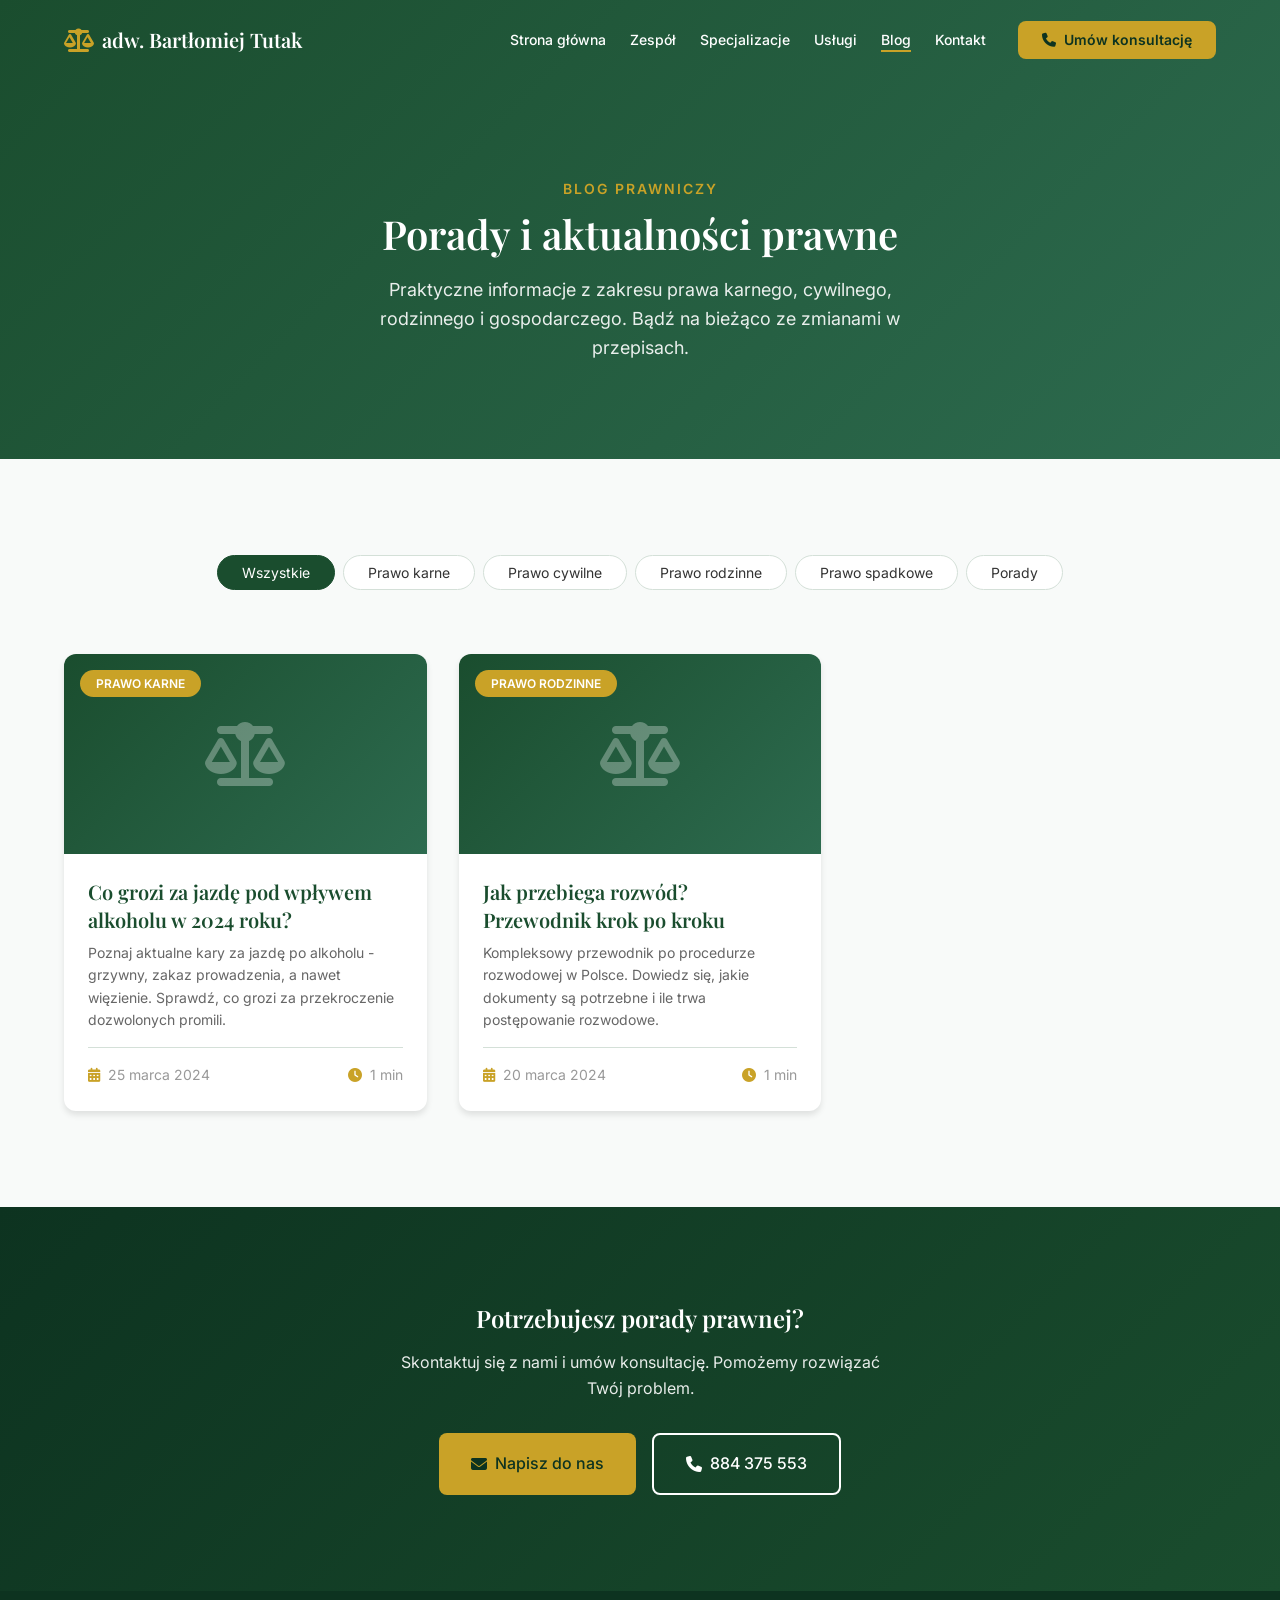
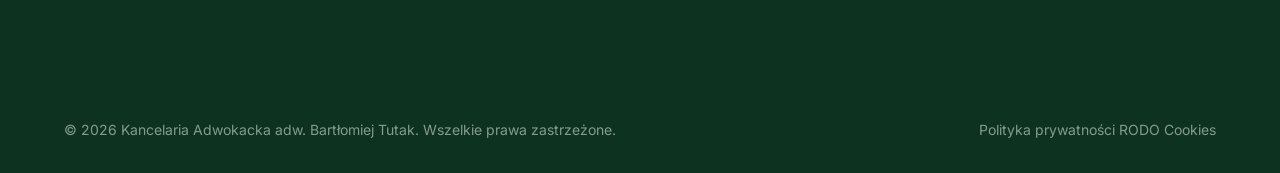
==== blog/index.html @ a89e51ed "Dodano blog z panelem administracyjnym Decap CMS" ====
<!DOCTYPE html>
<html lang="pl">
<head>
    <meta charset="UTF-8">
    <meta name="viewport" content="width=device-width, initial-scale=1.0">
    <meta name="description" content="Blog prawniczy Kancelarii Adwokackiej adw. Bartłomiej Tutak - porady prawne, aktualności, informacje o zmianach w prawie.">
    <meta name="keywords" content="blog prawniczy, porady prawne, prawo karne, prawo cywilne, prawo rodzinne, adwokat Słupsk">
    <meta name="author" content="Kancelaria Adwokacka adw. Bartłomiej Tutak">
    <meta name="robots" content="index, follow">
    <link rel="canonical" href="https://bartlomiejtutak.netlify.app/blog/">
    
    <title>Blog prawniczy | Kancelaria Adwokacka adw. Bartłomiej Tutak</title>
    
    <!-- Open Graph -->
    <meta property="og:type" content="blog">
    <meta property="og:url" content="https://bartlomiejtutak.netlify.app/blog/">
    <meta property="og:title" content="Blog prawniczy | Kancelaria Adwokacka adw. Bartłomiej Tutak">
    <meta property="og:description" content="Porady prawne, aktualności i informacje o zmianach w prawie od Kancelarii Adwokackiej w Słupsku.">
    <meta property="og:locale" content="pl_PL">
    
    <!-- Fonts -->
    <link rel="preconnect" href="https://fonts.googleapis.com">
    <link rel="preconnect" href="https://fonts.gstatic.com" crossorigin>
    <link href="https://fonts.googleapis.com/css2?family=Playfair+Display:wght@400;500;600;700&family=Inter:wght@300;400;500;600;700&display=swap" rel="stylesheet">
    
    <!-- Font Awesome Icons -->
    <link rel="stylesheet" href="https://cdnjs.cloudflare.com/ajax/libs/font-awesome/6.5.1/css/all.min.css">
    
    <!-- Styles -->
    <link rel="stylesheet" href="../css/style.css">
    <link rel="stylesheet" href="../css/responsive.css">
    <link rel="stylesheet" href="css/blog.css">
</head>
<body>
    <!-- Header -->
    <header class="header" id="header">
        <nav class="nav container">
            <a href="../index.html" class="nav__logo">
                <i class="fas fa-balance-scale"></i>
                <span>adw. Bartłomiej Tutak</span>
            </a>
            
            <div class="nav__menu" id="nav-menu">
                <ul class="nav__list">
                    <li class="nav__item">
                        <a href="../index.html" class="nav__link">Strona główna</a>
                    </li>
                    <li class="nav__item">
                        <a href="../zespol.html" class="nav__link">Zespół</a>
                    </li>
                    <li class="nav__item">
                        <a href="../index.html#specializations" class="nav__link">Specjalizacje</a>
                    </li>
                    <li class="nav__item">
                        <a href="../index.html#services" class="nav__link">Usługi</a>
                    </li>
                    <li class="nav__item">
                        <a href="index.html" class="nav__link active">Blog</a>
                    </li>
                    <li class="nav__item">
                        <a href="../index.html#contact" class="nav__link">Kontakt</a>
                    </li>
                </ul>
                
                <a href="tel:+48884375553" class="nav__cta">
                    <i class="fas fa-phone"></i>
                    Umów konsultację
                </a>
                
                <div class="nav__close" id="nav-close">
                    <i class="fas fa-times"></i>
                </div>
            </div>
            
            <div class="nav__toggle" id="nav-toggle">
                <i class="fas fa-bars"></i>
            </div>
        </nav>
    </header>

    <main class="main">
        <!-- Blog Hero -->
        <section class="blog-hero">
            <div class="container">
                <div class="blog-hero__content">
                    <span class="section__subtitle">Blog prawniczy</span>
                    <h1 class="blog-hero__title">Porady i aktualności prawne</h1>
                    <p class="blog-hero__desc">
                        Praktyczne informacje z zakresu prawa karnego, cywilnego, rodzinnego i gospodarczego.
                        Bądź na bieżąco ze zmianami w przepisach.
                    </p>
                </div>
            </div>
        </section>

        <!-- Blog Posts -->
        <section class="blog-posts section">
            <div class="container">
                <!-- Category Filter -->
                <div class="blog-filter">
                    <button class="blog-filter__btn active" data-category="all">Wszystkie</button>
                    <button class="blog-filter__btn" data-category="prawo-karne">Prawo karne</button>
                    <button class="blog-filter__btn" data-category="prawo-cywilne">Prawo cywilne</button>
                    <button class="blog-filter__btn" data-category="prawo-rodzinne">Prawo rodzinne</button>
                    <button class="blog-filter__btn" data-category="prawo-spadkowe">Prawo spadkowe</button>
                    <button class="blog-filter__btn" data-category="porady">Porady</button>
                </div>

                <!-- Posts Grid -->
                <div class="blog-grid" id="blog-grid">
                    <!-- Posts will be loaded dynamically -->
                    <div class="blog-loading">
                        <i class="fas fa-spinner fa-spin"></i>
                        <p>Ładowanie artykułów...</p>
                    </div>
                </div>

                <!-- No posts message -->
                <div class="blog-empty" id="blog-empty" style="display: none;">
                    <i class="fas fa-newspaper"></i>
                    <h3>Brak artykułów</h3>
                    <p>W tej kategorii nie ma jeszcze żadnych artykułów.</p>
                </div>
            </div>
        </section>

        <!-- CTA Section -->
        <section class="blog-cta">
            <div class="container">
                <div class="blog-cta__content">
                    <h2>Potrzebujesz porady prawnej?</h2>
                    <p>Skontaktuj się z nami i umów konsultację. Pomożemy rozwiązać Twój problem.</p>
                    <div class="blog-cta__buttons">
                        <a href="../index.html#contact" class="btn btn--primary">
                            <i class="fas fa-envelope"></i> Napisz do nas
                        </a>
                        <a href="tel:+48884375553" class="btn btn--outline-light">
                            <i class="fas fa-phone"></i> 884 375 553
                        </a>
                    </div>
                </div>
            </div>
        </section>
    </main>

    <!-- Footer -->
    <footer class="footer">
        <div class="container">
            <div class="footer__bottom">
                <p>&copy; 2024 Kancelaria Adwokacka adw. Bartłomiej Tutak. Wszelkie prawa zastrzeżone.</p>
                <div class="footer__legal">
                    <a href="../polityka-prywatnosci.html">Polityka prywatności</a>
                    <a href="../rodo.html">RODO</a>
                    <a href="../cookies.html">Cookies</a>
                </div>
            </div>
        </div>
    </footer>

    <!-- Scripts -->
    <script src="../js/main.js"></script>
    <script src="js/blog.js"></script>
</body>
</html>
---- css/style.css ----
/* ===== CSS VARIABLES ===== */
:root {
    /* Colors - Adwokacka zieleń */
    --color-primary: #1a4d2e;
    --color-primary-dark: #0d3320;
    --color-secondary: #c9a227;
    --color-secondary-light: #d4b43a;
    --color-accent: #2d6b4f;
    --color-accent-light: #3d7b5f;
    
    --color-bg: #f8faf9;
    --color-bg-alt: #ffffff;
    --color-text: #333333;
    --color-text-light: #666666;
    --color-text-muted: #999999;
    --color-white: #ffffff;
    --color-border: #d4e0d8;
    
    /* Gradients */
    --gradient-primary: linear-gradient(135deg, var(--color-primary) 0%, var(--color-accent) 100%);
    --gradient-gold: linear-gradient(135deg, var(--color-secondary) 0%, #e8c547 100%);
    --gradient-dark: linear-gradient(135deg, var(--color-primary-dark) 0%, var(--color-primary) 100%);
    
    /* Typography */
    --font-heading: 'Playfair Display', serif;
    --font-body: 'Inter', sans-serif;
    
    /* Font sizes */
    --fs-xs: 0.75rem;
    --fs-sm: 0.875rem;
    --fs-base: 1rem;
    --fs-lg: 1.125rem;
    --fs-xl: 1.25rem;
    --fs-2xl: 1.5rem;
    --fs-3xl: 2rem;
    --fs-4xl: 2.5rem;
    --fs-5xl: 3rem;
    --fs-6xl: 3.5rem;
    
    /* Spacing */
    --spacing-xs: 0.25rem;
    --spacing-sm: 0.5rem;
    --spacing-md: 1rem;
    --spacing-lg: 1.5rem;
    --spacing-xl: 2rem;
    --spacing-2xl: 3rem;
    --spacing-3xl: 4rem;
    --spacing-4xl: 6rem;
    
    /* Other */
    --border-radius: 8px;
    --border-radius-lg: 12px;
    --transition: all 0.3s ease;
    --shadow: 0 4px 6px rgba(0, 0, 0, 0.1);
    --shadow-lg: 0 10px 25px rgba(0, 0, 0, 0.15);
    --shadow-xl: 0 20px 40px rgba(0, 0, 0, 0.2);
    
    /* Header */
    --header-height: 80px;
}

/* ===== RESET & BASE ===== */
*,
*::before,
*::after {
    box-sizing: border-box;
    margin: 0;
    padding: 0;
}

html {
    scroll-behavior: smooth;
}

body {
    font-family: var(--font-body);
    font-size: var(--fs-base);
    line-height: 1.6;
    color: var(--color-text);
    background-color: var(--color-bg);
    overflow-x: hidden;
}

h1, h2, h3, h4, h5, h6 {
    font-family: var(--font-heading);
    font-weight: 600;
    line-height: 1.3;
    color: var(--color-primary);
}

a {
    text-decoration: none;
    color: inherit;
    transition: var(--transition);
}

img {
    max-width: 100%;
    height: auto;
    display: block;
}

ul {
    list-style: none;
}

button {
    border: none;
    background: none;
    cursor: pointer;
    font-family: inherit;
}

/* ===== UTILITIES ===== */
.container {
    max-width: 1200px;
    margin: 0 auto;
    padding: 0 var(--spacing-lg);
}

.section {
    padding: var(--spacing-4xl) 0;
}

.section--dark {
    background-color: var(--color-primary);
}

.section--dark .section__title,
.section--dark .section__subtitle {
    color: var(--color-white);
}

.section--accent {
    background-color: var(--color-bg);
}

.section__header {
    text-align: center;
    margin-bottom: var(--spacing-3xl);
}

.section__subtitle {
    display: inline-block;
    font-size: var(--fs-sm);
    font-weight: 600;
    text-transform: uppercase;
    letter-spacing: 2px;
    color: var(--color-secondary);
    margin-bottom: var(--spacing-sm);
}

.section__title {
    font-size: var(--fs-4xl);
    font-weight: 700;
}

/* ===== BUTTONS ===== */
.btn {
    display: inline-flex;
    align-items: center;
    justify-content: center;
    gap: var(--spacing-sm);
    padding: var(--spacing-md) var(--spacing-xl);
    font-size: var(--fs-base);
    font-weight: 500;
    border-radius: var(--border-radius);
    transition: var(--transition);
    cursor: pointer;
}

.btn--primary {
    background-color: var(--color-secondary);
    color: var(--color-primary-dark);
}

.btn--primary:hover {
    background-color: var(--color-secondary-light);
    transform: translateY(-2px);
    box-shadow: var(--shadow-lg);
}

.btn--secondary {
    background-color: transparent;
    color: var(--color-white);
    border: 2px solid var(--color-white);
}

.btn--secondary:hover {
    background-color: var(--color-white);
    color: var(--color-primary);
}

.btn--full {
    width: 100%;
}

/* ===== HEADER & NAVIGATION ===== */
.header {
    position: fixed;
    top: 0;
    left: 0;
    width: 100%;
    height: var(--header-height);
    background-color: transparent;
    z-index: 1000;
    transition: var(--transition);
}

.header.scrolled {
    background-color: var(--color-primary);
    box-shadow: var(--shadow);
}

.nav {
    display: flex;
    align-items: center;
    justify-content: space-between;
    height: var(--header-height);
}

.nav__logo {
    display: flex;
    align-items: center;
    gap: var(--spacing-sm);
    font-family: var(--font-heading);
    font-size: var(--fs-xl);
    font-weight: 600;
    color: var(--color-white);
}

.nav__logo i {
    color: var(--color-secondary);
    font-size: var(--fs-2xl);
}

.nav__menu {
    display: flex;
    align-items: center;
    gap: var(--spacing-xl);
}

.nav__list {
    display: flex;
    align-items: center;
    gap: var(--spacing-lg);
}

.nav__link {
    font-size: var(--fs-sm);
    font-weight: 500;
    color: var(--color-white);
    position: relative;
    padding: var(--spacing-xs) 0;
}

.nav__link::after {
    content: '';
    position: absolute;
    bottom: 0;
    left: 0;
    width: 0;
    height: 2px;
    background-color: var(--color-secondary);
    transition: var(--transition);
}

.nav__link:hover::after,
.nav__link.active::after {
    width: 100%;
}

.nav__cta {
    display: flex;
    align-items: center;
    gap: var(--spacing-sm);
    padding: var(--spacing-sm) var(--spacing-lg);
    background-color: var(--color-secondary);
    color: var(--color-primary-dark);
    font-size: var(--fs-sm);
    font-weight: 600;
    border-radius: var(--border-radius);
}

.nav__cta:hover {
    background-color: var(--color-secondary-light);
}

.nav__toggle,
.nav__close {
    display: none;
    font-size: var(--fs-2xl);
    color: var(--color-white);
    cursor: pointer;
}

/* ===== HERO SECTION ===== */
.hero {
    position: relative;
    min-height: 100vh;
    display: flex;
    align-items: center;
    justify-content: center;
    background: 
        linear-gradient(135deg, rgba(26, 77, 46, 0.75) 0%, rgba(13, 51, 32, 0.85) 100%),
        url('../img/zlota-kamienica.png') center/cover no-repeat;
    overflow: hidden;
}

.hero::before {
    content: '';
    position: absolute;
    top: 0;
    left: 0;
    width: 100%;
    height: 100%;
    background-image: url('data:image/svg+xml,<svg xmlns="http://www.w3.org/2000/svg" viewBox="0 0 100 100"><defs><pattern id="grain" width="100" height="100" patternUnits="userSpaceOnUse"><circle cx="50" cy="50" r="1" fill="rgba(255,255,255,0.03)"/></pattern></defs><rect width="100" height="100" fill="url(%23grain)"/></svg>');
    opacity: 0.4;
}

.hero__overlay {
    position: absolute;
    top: 0;
    left: 0;
    width: 100%;
    height: 100%;
    background: radial-gradient(ellipse at center, rgba(26, 77, 46, 0.25) 0%, rgba(13, 51, 32, 0.6) 100%);
}

.hero__content {
    position: relative;
    text-align: center;
    color: var(--color-white);
    padding-top: var(--header-height);
}

.hero__subtitle {
    display: inline-block;
    font-size: var(--fs-lg);
    font-weight: 500;
    text-transform: uppercase;
    letter-spacing: 4px;
    color: var(--color-secondary);
    margin-bottom: var(--spacing-md);
}

.hero__title {
    font-size: var(--fs-6xl);
    font-weight: 700;
    color: var(--color-white);
    margin-bottom: var(--spacing-lg);
}

.hero__description {
    font-size: var(--fs-xl);
    color: rgba(255, 255, 255, 0.8);
    max-width: 600px;
    margin: 0 auto var(--spacing-2xl);
    line-height: 1.8;
}

.hero__buttons {
    display: flex;
    align-items: center;
    justify-content: center;
    gap: var(--spacing-lg);
    flex-wrap: wrap;
}

.hero__scroll {
    position: absolute;
    bottom: var(--spacing-2xl);
    left: 50%;
    transform: translateX(-50%);
    display: flex;
    flex-direction: column;
    align-items: center;
    gap: var(--spacing-sm);
    color: rgba(255, 255, 255, 0.6);
    font-size: var(--fs-sm);
    animation: bounce 2s infinite;
}

.hero__scroll i {
    font-size: var(--fs-xl);
}

@keyframes bounce {
    0%, 20%, 50%, 80%, 100% {
        transform: translateX(-50%) translateY(0);
    }
    40% {
        transform: translateX(-50%) translateY(-10px);
    }
    60% {
        transform: translateX(-50%) translateY(-5px);
    }
}

/* ===== ABOUT SECTION ===== */
.about__content {
    display: grid;
    grid-template-columns: 1fr 1.5fr;
    gap: var(--spacing-3xl);
    align-items: center;
}

.about__image {
    position: relative;
}

.about__image-placeholder {
    aspect-ratio: 3/4;
    background: linear-gradient(135deg, var(--color-primary) 0%, var(--color-accent) 100%);
    border-radius: var(--border-radius-lg);
    display: flex;
    flex-direction: column;
    align-items: center;
    justify-content: center;
    color: var(--color-white);
    gap: var(--spacing-md);
}

.about__image-placeholder i {
    font-size: 4rem;
    opacity: 0.5;
}

.about__image-placeholder span {
    font-size: var(--fs-sm);
    opacity: 0.5;
}

.about__badge {
    position: absolute;
    bottom: -20px;
    right: -20px;
    display: flex;
    align-items: center;
    gap: var(--spacing-sm);
    padding: var(--spacing-md) var(--spacing-lg);
    background-color: var(--color-secondary);
    color: var(--color-primary-dark);
    border-radius: var(--border-radius);
    font-size: var(--fs-sm);
    font-weight: 600;
    box-shadow: var(--shadow-lg);
}

.about__name {
    font-size: var(--fs-3xl);
    margin-bottom: var(--spacing-lg);
}

.about__text {
    color: var(--color-text-light);
    margin-bottom: var(--spacing-lg);
}

.about__values {
    display: grid;
    grid-template-columns: repeat(3, 1fr);
    gap: var(--spacing-lg);
    margin-top: var(--spacing-xl);
}

.about__value {
    display: flex;
    flex-direction: column;
    align-items: center;
    text-align: center;
    gap: var(--spacing-sm);
    padding: var(--spacing-lg);
    background-color: var(--color-bg);
    border-radius: var(--border-radius);
}

.about__value i {
    font-size: var(--fs-2xl);
    color: var(--color-secondary);
}

.about__value span {
    font-size: var(--fs-sm);
    font-weight: 500;
    color: var(--color-primary);
}

/* ===== SPECIALIZATIONS SECTION ===== */
.specializations__grid {
    display: grid;
    grid-template-columns: repeat(4, 1fr);
    gap: var(--spacing-lg);
}

.specialization__card {
    background-color: rgba(255, 255, 255, 0.05);
    border: 1px solid rgba(255, 255, 255, 0.1);
    border-radius: var(--border-radius-lg);
    padding: var(--spacing-xl);
    text-align: center;
    transition: var(--transition);
}

.specialization__card:hover {
    background-color: rgba(255, 255, 255, 0.1);
    transform: translateY(-5px);
    border-color: var(--color-secondary);
}

.specialization__icon {
    width: 70px;
    height: 70px;
    margin: 0 auto var(--spacing-lg);
    display: flex;
    align-items: center;
    justify-content: center;
    background: linear-gradient(135deg, var(--color-secondary) 0%, var(--color-secondary-light) 100%);
    border-radius: 50%;
}

.specialization__icon i {
    font-size: var(--fs-2xl);
    color: var(--color-primary-dark);
}

.specialization__title {
    font-size: var(--fs-lg);
    font-weight: 600;
    color: var(--color-white);
    margin-bottom: var(--spacing-sm);
}

.specialization__desc {
    font-size: var(--fs-sm);
    color: rgba(255, 255, 255, 0.7);
    line-height: 1.6;
}

/* ===== SERVICES SECTION ===== */
.services__grid {
    display: grid;
    grid-template-columns: repeat(2, 1fr);
    gap: var(--spacing-xl);
}

.service__item {
    display: flex;
    gap: var(--spacing-lg);
    padding: var(--spacing-xl);
    background-color: var(--color-white);
    border-radius: var(--border-radius-lg);
    box-shadow: var(--shadow);
    transition: var(--transition);
}

.service__item:hover {
    transform: translateY(-5px);
    box-shadow: var(--shadow-lg);
}

.service__number {
    font-family: var(--font-heading);
    font-size: var(--fs-4xl);
    font-weight: 700;
    color: var(--color-secondary);
    line-height: 1;
    opacity: 0.3;
}

.service__title {
    font-size: var(--fs-xl);
    margin-bottom: var(--spacing-sm);
}

.service__desc {
    font-size: var(--fs-sm);
    color: var(--color-text-light);
}

/* ===== WHY US SECTION ===== */
.why-us__grid {
    display: grid;
    grid-template-columns: repeat(4, 1fr);
    gap: var(--spacing-xl);
}

.why-us__card {
    text-align: center;
    padding: var(--spacing-2xl) var(--spacing-xl);
    background-color: var(--color-white);
    border-radius: var(--border-radius-lg);
    box-shadow: var(--shadow);
    transition: var(--transition);
}

.why-us__card:hover {
    transform: translateY(-10px);
    box-shadow: var(--shadow-xl);
}

.why-us__icon {
    width: 80px;
    height: 80px;
    margin: 0 auto var(--spacing-lg);
    display: flex;
    align-items: center;
    justify-content: center;
    background: linear-gradient(135deg, var(--color-primary) 0%, var(--color-accent) 100%);
    border-radius: 50%;
}

.why-us__icon i {
    font-size: var(--fs-3xl);
    color: var(--color-secondary);
}

.why-us__title {
    font-size: var(--fs-xl);
    margin-bottom: var(--spacing-md);
}

.why-us__desc {
    font-size: var(--fs-sm);
    color: var(--color-text-light);
}

/* ===== CONTACT SECTION ===== */
.contact__content {
    display: grid;
    grid-template-columns: 1fr 1fr;
    gap: var(--spacing-3xl);
}

.contact__info {
    display: flex;
    flex-direction: column;
    gap: var(--spacing-xl);
}

.contact__card {
    background-color: var(--color-white);
    border-radius: var(--border-radius-lg);
    overflow: hidden;
    box-shadow: var(--shadow);
}

.contact__card-header {
    display: flex;
    align-items: center;
    gap: var(--spacing-md);
    padding: var(--spacing-lg);
    background: linear-gradient(135deg, var(--color-primary) 0%, var(--color-accent) 100%);
    color: var(--color-white);
}

.contact__card-header i {
    font-size: var(--fs-xl);
    color: var(--color-secondary);
}

.contact__card-header h3 {
    font-size: var(--fs-lg);
    font-weight: 600;
    color: var(--color-white);
}

.contact__card-body {
    padding: var(--spacing-lg);
}

.contact__item {
    display: flex;
    gap: var(--spacing-md);
    margin-bottom: var(--spacing-md);
}

.contact__item:last-child {
    margin-bottom: 0;
}

.contact__item i {
    color: var(--color-secondary);
    font-size: var(--fs-lg);
    margin-top: 3px;
}

.contact__item a {
    color: var(--color-accent);
}

.contact__item a:hover {
    color: var(--color-secondary);
}

.contact__map {
    border-top: 1px solid var(--color-border);
}

.contact__map iframe {
    display: block;
}

/* Form Wrapper */
.contact__form-wrapper {
    background-color: var(--color-white);
    padding: var(--spacing-2xl);
    border-radius: var(--border-radius-lg);
    box-shadow: var(--shadow);
}

.contact__form-title {
    font-size: var(--fs-2xl);
    margin-bottom: var(--spacing-sm);
}

.contact__form-desc {
    color: var(--color-text-light);
    margin-bottom: var(--spacing-xl);
}

/* Form Styles */
.form__group {
    margin-bottom: var(--spacing-lg);
}

.form__row {
    display: grid;
    grid-template-columns: 1fr 1fr;
    gap: var(--spacing-lg);
}

.form__label {
    display: block;
    font-size: var(--fs-sm);
    font-weight: 500;
    color: var(--color-primary);
    margin-bottom: var(--spacing-sm);
}

.form__input {
    width: 100%;
    padding: var(--spacing-md);
    font-family: inherit;
    font-size: var(--fs-base);
    border: 1px solid var(--color-border);
    border-radius: var(--border-radius);
    transition: var(--transition);
    background-color: var(--color-bg);
}

.form__input:focus {
    outline: none;
    border-color: var(--color-secondary);
    box-shadow: 0 0 0 3px rgba(201, 162, 39, 0.1);
}

.form__input::placeholder {
    color: var(--color-text-muted);
}

.form__textarea {
    resize: vertical;
    min-height: 120px;
}

.form__checkbox {
    display: flex;
    align-items: flex-start;
    gap: var(--spacing-sm);
}

.form__checkbox input {
    margin-top: 4px;
    width: 18px;
    height: 18px;
    accent-color: var(--color-secondary);
}

.form__checkbox label {
    font-size: var(--fs-sm);
    color: var(--color-text-light);
}

.form__checkbox a {
    color: var(--color-secondary);
    text-decoration: underline;
}

/* Contact centered layout */
.contact__content--centered {
    display: grid;
    grid-template-columns: 1fr 1.2fr;
    gap: var(--spacing-3xl);
    align-items: start;
}

.contact__info--single {
    max-width: 100%;
    width: 100%;
}

.contact__card--large {
    text-align: center;
}

.contact__card--large .contact__card-body {
    padding: var(--spacing-2xl);
}

.contact__card--large .contact__item {
    justify-content: center;
    flex-direction: column;
    align-items: center;
    text-align: center;
    margin-bottom: var(--spacing-xl);
}

.contact__card--large .contact__item i {
    font-size: var(--fs-2xl);
    margin-bottom: var(--spacing-sm);
}

.contact__card--large .contact__item a {
    font-size: var(--fs-lg);
}

/* Form button full width */
.btn--full {
    width: 100%;
    justify-content: center;
    margin-top: var(--spacing-lg);
}

/* ===== FOOTER ===== */
.footer {
    background-color: var(--color-primary-dark);
    color: var(--color-white);
    padding-top: var(--spacing-4xl);
}

.footer__content {
    display: grid;
    grid-template-columns: 2fr 1fr 1fr 1.5fr;
    gap: var(--spacing-3xl);
    padding-bottom: var(--spacing-3xl);
    border-bottom: 1px solid rgba(255, 255, 255, 0.1);
}

.footer__logo {
    display: flex;
    align-items: center;
    gap: var(--spacing-sm);
    font-family: var(--font-heading);
    font-size: var(--fs-xl);
    font-weight: 600;
    color: var(--color-white);
    margin-bottom: var(--spacing-lg);
}

.footer__logo i {
    color: var(--color-secondary);
    font-size: var(--fs-2xl);
}

.footer__desc {
    font-size: var(--fs-sm);
    color: rgba(255, 255, 255, 0.7);
    line-height: 1.8;
    margin-bottom: var(--spacing-lg);
}

.footer__social {
    display: flex;
    gap: var(--spacing-md);
}

.footer__social-link {
    width: 40px;
    height: 40px;
    display: flex;
    align-items: center;
    justify-content: center;
    background-color: rgba(255, 255, 255, 0.1);
    border-radius: 50%;
    color: var(--color-white);
    transition: var(--transition);
}

.footer__social-link:hover {
    background-color: var(--color-secondary);
    color: var(--color-primary-dark);
}

.footer__title {
    font-size: var(--fs-lg);
    font-weight: 600;
    color: var(--color-white);
    margin-bottom: var(--spacing-lg);
}

.footer__list {
    display: flex;
    flex-direction: column;
    gap: var(--spacing-sm);
}

.footer__list a {
    font-size: var(--fs-sm);
    color: rgba(255, 255, 255, 0.7);
}

.footer__list a:hover {
    color: var(--color-secondary);
}

.footer__contact-item {
    display: flex;
    align-items: flex-start;
    gap: var(--spacing-sm);
    font-size: var(--fs-sm);
    color: rgba(255, 255, 255, 0.7);
    margin-bottom: var(--spacing-md);
}

.footer__contact-item i {
    color: var(--color-secondary);
    margin-top: 3px;
}

.footer__contact-item a {
    color: rgba(255, 255, 255, 0.7);
}

.footer__contact-item a:hover {
    color: var(--color-secondary);
}

.footer__bottom {
    display: flex;
    align-items: center;
    justify-content: space-between;
    padding: var(--spacing-xl) 0;
    font-size: var(--fs-sm);
    color: rgba(255, 255, 255, 0.5);
}

.footer__bottom-links {
    display: flex;
    gap: var(--spacing-xl);
}

.footer__bottom-links a {
    color: rgba(255, 255, 255, 0.5);
}

.footer__bottom-links a:hover {
    color: var(--color-secondary);
}

/* ===== SCROLL ANIMATIONS ===== */
.fade-in {
    opacity: 0;
    transform: translateY(30px);
    transition: opacity 0.6s ease, transform 0.6s ease;
}

.fade-in.visible {
    opacity: 1;
    transform: translateY(0);
}

/* Staggered animations */
.fade-in-stagger > * {
    opacity: 0;
    transform: translateY(20px);
    transition: opacity 0.5s ease, transform 0.5s ease;
}

.fade-in-stagger.visible > *:nth-child(1) { transition-delay: 0.1s; }
.fade-in-stagger.visible > *:nth-child(2) { transition-delay: 0.2s; }
.fade-in-stagger.visible > *:nth-child(3) { transition-delay: 0.3s; }
.fade-in-stagger.visible > *:nth-child(4) { transition-delay: 0.4s; }
.fade-in-stagger.visible > *:nth-child(5) { transition-delay: 0.5s; }
.fade-in-stagger.visible > *:nth-child(6) { transition-delay: 0.6s; }
.fade-in-stagger.visible > *:nth-child(7) { transition-delay: 0.7s; }
.fade-in-stagger.visible > *:nth-child(8) { transition-delay: 0.8s; }

.fade-in-stagger.visible > * {
    opacity: 1;
    transform: translateY(0);
}

/* ===== ENHANCED HOVER EFFECTS ===== */
/* Lift effect on cards */
.specialization__card,
.service__item,
.why-us__card,
.contact__card {
    position: relative;
    overflow: hidden;
}

.specialization__card::before,
.why-us__card::before {
    content: '';
    position: absolute;
    top: 0;
    left: -100%;
    width: 100%;
    height: 100%;
    background: linear-gradient(90deg, transparent, rgba(255,255,255,0.1), transparent);
    transition: left 0.6s ease;
}

.specialization__card:hover::before,
.why-us__card:hover::before {
    left: 100%;
}

/* Icon animations */
.specialization__icon,
.why-us__icon,
.about__value i,
.service__number {
    transition: all 0.4s cubic-bezier(0.175, 0.885, 0.32, 1.275);
}

.specialization__card:hover .specialization__icon {
    transform: scale(1.1) rotate(5deg);
}

.why-us__card:hover .why-us__icon {
    transform: scale(1.15);
    box-shadow: 0 10px 30px rgba(201, 162, 39, 0.4);
}

.about__value:hover i {
    transform: scale(1.2);
    color: var(--color-accent);
}

.service__item:hover .service__number {
    opacity: 0.6;
    transform: scale(1.1);
}

/* Button pulse animation */
.btn--primary {
    position: relative;
    overflow: hidden;
}

.btn--primary::after {
    content: '';
    position: absolute;
    top: 50%;
    left: 50%;
    width: 0;
    height: 0;
    border-radius: 50%;
    background: rgba(255, 255, 255, 0.3);
    transform: translate(-50%, -50%);
    transition: width 0.6s ease, height 0.6s ease;
}

.btn--primary:hover::after {
    width: 300px;
    height: 300px;
}

/* ===== STATS SECTION ===== */
.stats {
    background: var(--gradient-primary);
    padding: var(--spacing-3xl) 0;
    position: relative;
    overflow: hidden;
}

.stats::before {
    content: '';
    position: absolute;
    top: -50%;
    left: -50%;
    width: 200%;
    height: 200%;
    background: radial-gradient(circle, rgba(201, 162, 39, 0.1) 0%, transparent 50%);
    animation: pulse-bg 8s ease-in-out infinite;
}

@keyframes pulse-bg {
    0%, 100% { transform: scale(1); opacity: 0.5; }
    50% { transform: scale(1.2); opacity: 0.8; }
}

.stats__grid {
    display: grid;
    grid-template-columns: repeat(4, 1fr);
    gap: var(--spacing-xl);
    position: relative;
    z-index: 1;
}

.stat__item {
    text-align: center;
    color: var(--color-white);
    padding: var(--spacing-xl);
}

.stat__number {
    font-family: var(--font-heading);
    font-size: var(--fs-5xl);
    font-weight: 700;
    color: var(--color-secondary);
    line-height: 1;
    margin-bottom: var(--spacing-sm);
    display: flex;
    align-items: center;
    justify-content: center;
    gap: 2px;
}

.stat__number .counter {
    display: inline-block;
}

.stat__label {
    font-size: var(--fs-sm);
    text-transform: uppercase;
    letter-spacing: 1px;
    opacity: 0.9;
}

.stat__icon {
    font-size: var(--fs-2xl);
    color: var(--color-secondary);
    margin-bottom: var(--spacing-md);
    opacity: 0.6;
}

/* ===== QUOTE SECTION ===== */
.quote {
    background-color: var(--color-bg);
    padding: var(--spacing-4xl) 0;
    position: relative;
    overflow: hidden;
}

.quote::before,
.quote::after {
    content: '"';
    font-family: var(--font-heading);
    font-size: 20rem;
    color: var(--color-secondary);
    opacity: 0.05;
    position: absolute;
    line-height: 1;
}

.quote::before {
    top: -2rem;
    left: 2rem;
}

.quote::after {
    bottom: -8rem;
    right: 2rem;
    transform: rotate(180deg);
}

.quote__content {
    max-width: 900px;
    margin: 0 auto;
    text-align: center;
    position: relative;
    z-index: 1;
}

.quote__text {
    font-family: var(--font-heading);
    font-size: var(--fs-3xl);
    font-weight: 500;
    font-style: italic;
    color: var(--color-primary);
    line-height: 1.6;
    margin-bottom: var(--spacing-xl);
}

.quote__author {
    display: flex;
    align-items: center;
    justify-content: center;
    gap: var(--spacing-md);
}

.quote__author-line {
    width: 50px;
    height: 2px;
    background-color: var(--color-secondary);
}

.quote__author-name {
    font-size: var(--fs-lg);
    font-weight: 600;
    color: var(--color-primary);
}

.quote__author-title {
    font-size: var(--fs-sm);
    color: var(--color-text-light);
}

/* ===== FLOATING CALL BUTTON ===== */
.floating-cta {
    position: fixed;
    bottom: var(--spacing-xl);
    right: var(--spacing-xl);
    z-index: 999;
    display: flex;
    flex-direction: column;
    gap: var(--spacing-md);
}

.floating-btn {
    width: 60px;
    height: 60px;
    border-radius: 50%;
    display: flex;
    align-items: center;
    justify-content: center;
    font-size: var(--fs-xl);
    box-shadow: var(--shadow-lg);
    transition: all 0.3s ease;
    cursor: pointer;
    border: none;
}

.floating-btn--phone {
    background: var(--gradient-gold);
    color: var(--color-primary-dark);
    animation: pulse-ring 2s ease-out infinite;
}

.floating-btn--phone:hover {
    transform: scale(1.1);
    box-shadow: 0 10px 40px rgba(201, 162, 39, 0.5);
}

@keyframes pulse-ring {
    0% {
        box-shadow: 0 0 0 0 rgba(201, 162, 39, 0.6);
    }
    70% {
        box-shadow: 0 0 0 20px rgba(201, 162, 39, 0);
    }
    100% {
        box-shadow: 0 0 0 0 rgba(201, 162, 39, 0);
    }
}

.floating-btn--top {
    background-color: var(--color-primary);
    color: var(--color-white);
    opacity: 0;
    visibility: hidden;
    transform: translateY(20px);
}

.floating-btn--top.visible {
    opacity: 1;
    visibility: visible;
    transform: translateY(0);
}

.floating-btn--top:hover {
    background-color: var(--color-accent);
}

/* Decorative elements */
.decorative-line {
    width: 60px;
    height: 4px;
    background: var(--gradient-gold);
    border-radius: 2px;
    margin: 0 auto var(--spacing-lg);
}

.section__header .decorative-line {
    margin-top: var(--spacing-md);
}

/* Enhanced section backgrounds */
.section--dark {
    background: var(--gradient-dark);
    position: relative;
}

.section--dark::before {
    content: '';
    position: absolute;
    top: 0;
    left: 0;
    right: 0;
    bottom: 0;
    background: url("data:image/svg+xml,%3Csvg width='60' height='60' viewBox='0 0 60 60' xmlns='http://www.w3.org/2000/svg'%3E%3Cg fill='none' fill-rule='evenodd'%3E%3Cg fill='%23ffffff' fill-opacity='0.02'%3E%3Cpath d='M36 34v-4h-2v4h-4v2h4v4h2v-4h4v-2h-4zm0-30V0h-2v4h-4v2h4v4h2V6h4V4h-4zM6 34v-4H4v4H0v2h4v4h2v-4h4v-2H6zM6 4V0H4v4H0v2h4v4h2V6h4V4H6z'/%3E%3C/g%3E%3C/g%3E%3C/svg%3E");
    opacity: 0.5;
}

/* Hero enhancements */
.hero__content {
    animation: fadeInUp 1s ease forwards;
}

.hero__subtitle {
    animation: fadeInUp 1s ease 0.2s forwards;
    opacity: 0;
}

.hero__title {
    animation: fadeInUp 1s ease 0.4s forwards;
    opacity: 0;
}

.hero__description {
    animation: fadeInUp 1s ease 0.6s forwards;
    opacity: 0;
}

.hero__buttons {
    animation: fadeInUp 1s ease 0.8s forwards;
    opacity: 0;
}

@keyframes fadeInUp {
    from {
        opacity: 0;
        transform: translateY(30px);
    }
    to {
        opacity: 1;
        transform: translateY(0);
    }
}

/* Scroll indicator enhancement */
.hero__scroll {
    animation: bounce 2s infinite, fadeIn 1s ease 1.5s forwards;
    opacity: 0;
}

@keyframes fadeIn {
    to { opacity: 0.6; }
}

.hero__scroll:hover {
    color: var(--color-secondary);
}

.hero__scroll i {
    animation: scrollArrow 1.5s infinite;
}

@keyframes scrollArrow {
    0%, 100% { transform: translateY(0); }
    50% { transform: translateY(8px); }
}

/* ===== FORM SUCCESS/ERROR STATES ===== */
.form__message {
    padding: var(--spacing-md);
    border-radius: var(--border-radius);
    margin-bottom: var(--spacing-lg);
    font-size: var(--fs-sm);
}

.form__message--success {
    background-color: #d4edda;
    color: #155724;
    border: 1px solid #c3e6cb;
}

.form__message--error {
    background-color: #f8d7da;
    color: #721c24;
    border: 1px solid #f5c6cb;
}

.form__input--error {
    border-color: #dc3545;
}

/* Honeypot - ukryte pole anti-spam */
.form__honeypot {
    position: absolute;
    left: -9999px;
    width: 1px;
    height: 1px;
    opacity: 0;
    pointer-events: none;
}
---- css/responsive.css ----
/* ===== RESPONSIVE STYLES ===== */

/* ===== LARGE DESKTOP (1200px+) ===== */
@media screen and (min-width: 1400px) {
    .container {
        max-width: 1320px;
    }
}

/* ===== DESKTOP (992px - 1199px) ===== */
@media screen and (max-width: 1199px) {
    :root {
        --fs-6xl: 3rem;
        --fs-5xl: 2.5rem;
        --fs-4xl: 2rem;
    }
    
    .specializations__grid {
        grid-template-columns: repeat(3, 1fr);
    }
    
    .why-us__grid {
        grid-template-columns: repeat(2, 1fr);
    }
    
    .footer__content {
        grid-template-columns: 1.5fr 1fr 1fr 1.5fr;
        gap: var(--spacing-xl);
    }
}

/* ===== TABLET (768px - 991px) ===== */
@media screen and (max-width: 991px) {
    :root {
        --fs-6xl: 2.5rem;
        --fs-5xl: 2rem;
        --fs-4xl: 1.75rem;
        --header-height: 70px;
    }
    
    /* Navigation */
    .nav__menu {
        position: fixed;
        top: 0;
        right: -100%;
        width: 100%;
        height: 100vh;
        background-color: var(--color-primary-dark);
        flex-direction: column;
        justify-content: center;
        padding: var(--spacing-3xl);
        transition: right 0.4s ease;
        z-index: 100;
    }
    
    .nav__menu.show-menu {
        right: 0;
    }
    
    .nav__list {
        flex-direction: column;
        gap: var(--spacing-xl);
        margin-bottom: var(--spacing-2xl);
    }
    
    .nav__link {
        font-size: var(--fs-2xl);
    }
    
    .nav__cta {
        padding: var(--spacing-md) var(--spacing-2xl);
        font-size: var(--fs-lg);
    }
    
    .nav__close {
        display: block;
        position: absolute;
        top: var(--spacing-xl);
        right: var(--spacing-xl);
        font-size: var(--fs-3xl);
    }
    
    .nav__toggle {
        display: block;
    }
    
    /* Hero */
    .hero__description {
        font-size: var(--fs-lg);
    }
    
    /* About */
    .about__content {
        grid-template-columns: 1fr;
        gap: var(--spacing-2xl);
    }
    
    .about__image {
        max-width: 400px;
        margin: 0 auto;
    }
    
    .about__badge {
        right: 0;
    }
    
    .about__values {
        grid-template-columns: repeat(3, 1fr);
    }
    
    /* Specializations */
    .specializations__grid {
        grid-template-columns: repeat(2, 1fr);
    }
    
    /* Services */
    .services__grid {
        grid-template-columns: 1fr;
    }
    
    /* Contact */
    .contact__content {
        grid-template-columns: 1fr;
        gap: var(--spacing-2xl);
    }
    
    .contact__content--centered {
        grid-template-columns: 1fr;
        gap: var(--spacing-2xl);
    }
    
    .contact__info {
        order: 2;
    }
    
    .contact__form-wrapper {
        order: 1;
    }
    
    /* Footer */
    .footer__content {
        grid-template-columns: 1fr 1fr;
        gap: var(--spacing-2xl);
    }
    
    .footer__brand {
        grid-column: span 2;
    }
}

/* ===== MOBILE LARGE (576px - 767px) ===== */
@media screen and (max-width: 767px) {
    :root {
        --fs-6xl: 2rem;
        --fs-5xl: 1.75rem;
        --fs-4xl: 1.5rem;
        --fs-3xl: 1.25rem;
        --spacing-4xl: 4rem;
        --spacing-3xl: 3rem;
    }
    
    .section {
        padding: var(--spacing-3xl) 0;
    }
    
    /* Hero */
    .hero {
        min-height: 100vh;
        min-height: 100dvh;
    }
    
    .hero__subtitle {
        font-size: var(--fs-sm);
        letter-spacing: 2px;
    }
    
    .hero__title {
        font-size: var(--fs-4xl);
    }
    
    .hero__description {
        font-size: var(--fs-base);
        padding: 0 var(--spacing-md);
    }
    
    .hero__buttons {
        flex-direction: column;
        gap: var(--spacing-md);
    }
    
    .hero__buttons .btn {
        width: 100%;
        max-width: 280px;
    }
    
    .hero__scroll {
        display: none;
    }
    
    /* About */
    .about__values {
        grid-template-columns: 1fr;
        gap: var(--spacing-md);
    }
    
    .about__value {
        flex-direction: row;
        text-align: left;
        gap: var(--spacing-md);
    }
    
    /* Specializations */
    .specializations__grid {
        grid-template-columns: 1fr;
        gap: var(--spacing-md);
    }
    
    .specialization__card {
        display: flex;
        align-items: center;
        text-align: left;
        padding: var(--spacing-lg);
        gap: var(--spacing-lg);
    }
    
    .specialization__icon {
        width: 60px;
        height: 60px;
        min-width: 60px;
        margin: 0;
    }
    
    .specialization__icon i {
        font-size: var(--fs-xl);
    }
    
    .specialization__title {
        margin-bottom: var(--spacing-xs);
    }
    
    /* Services */
    .service__item {
        flex-direction: column;
        text-align: center;
        gap: var(--spacing-md);
    }
    
    .service__number {
        font-size: var(--fs-3xl);
    }
    
    /* Why Us */
    .why-us__grid {
        grid-template-columns: 1fr;
        gap: var(--spacing-lg);
    }
    
    .why-us__card {
        display: flex;
        align-items: center;
        text-align: left;
        padding: var(--spacing-lg);
        gap: var(--spacing-lg);
    }
    
    .why-us__icon {
        width: 60px;
        height: 60px;
        min-width: 60px;
        margin: 0;
    }
    
    .why-us__icon i {
        font-size: var(--fs-xl);
    }
    
    .why-us__title {
        margin-bottom: var(--spacing-xs);
    }
    
    /* Contact */
    .form__row {
        grid-template-columns: 1fr;
    }
    
    .contact__form-wrapper {
        padding: var(--spacing-xl);
    }
    
    /* Footer */
    .footer__content {
        grid-template-columns: 1fr;
        gap: var(--spacing-2xl);
    }
    
    .footer__brand {
        grid-column: span 1;
        text-align: center;
    }
    
    .footer__logo {
        justify-content: center;
    }
    
    .footer__social {
        justify-content: center;
    }
    
    .footer__links,
    .footer__contact {
        text-align: center;
    }
    
    .footer__contact-item {
        justify-content: center;
    }
    
    .footer__bottom {
        flex-direction: column;
        gap: var(--spacing-md);
        text-align: center;
    }
    
    .footer__bottom-links {
        flex-wrap: wrap;
        justify-content: center;
        gap: var(--spacing-lg);
    }
}

/* ===== MOBILE SMALL (max-width: 575px) ===== */
@media screen and (max-width: 575px) {
    :root {
        --fs-6xl: 1.75rem;
        --fs-5xl: 1.5rem;
        --fs-4xl: 1.25rem;
        --spacing-lg: 1rem;
        --spacing-xl: 1.5rem;
    }
    
    .container {
        padding: 0 var(--spacing-md);
    }
    
    /* Navigation */
    .nav__logo span {
        font-size: var(--fs-base);
    }
    
    .nav__logo i {
        font-size: var(--fs-xl);
    }
    
    .nav__menu {
        padding: var(--spacing-2xl);
    }
    
    .nav__link {
        font-size: var(--fs-xl);
    }
    
    /* Hero */
    .hero__content {
        padding-top: calc(var(--header-height) + var(--spacing-lg));
    }
    
    .hero__subtitle {
        font-size: var(--fs-xs);
    }
    
    .hero__title {
        font-size: var(--fs-3xl);
    }
    
    .hero__description {
        font-size: var(--fs-sm);
    }
    
    .hero__buttons .btn {
        padding: var(--spacing-md) var(--spacing-lg);
        font-size: var(--fs-sm);
    }
    
    /* Section Headers */
    .section__header {
        margin-bottom: var(--spacing-2xl);
    }
    
    .section__title {
        font-size: var(--fs-2xl);
    }
    
    .section__subtitle {
        font-size: var(--fs-xs);
    }
    
    /* About */
    .about__name {
        font-size: var(--fs-2xl);
    }
    
    .about__text {
        font-size: var(--fs-sm);
    }
    
    .about__badge {
        position: relative;
        bottom: auto;
        right: auto;
        margin-top: var(--spacing-lg);
        justify-content: center;
    }
    
    /* Specializations */
    .specialization__card {
        padding: var(--spacing-md);
        gap: var(--spacing-md);
    }
    
    .specialization__icon {
        width: 50px;
        height: 50px;
        min-width: 50px;
    }
    
    .specialization__icon i {
        font-size: var(--fs-lg);
    }
    
    .specialization__title {
        font-size: var(--fs-base);
    }
    
    .specialization__desc {
        font-size: var(--fs-xs);
    }
    
    /* Services */
    .service__item {
        padding: var(--spacing-lg);
    }
    
    .service__title {
        font-size: var(--fs-lg);
    }
    
    .service__desc {
        font-size: var(--fs-sm);
    }
    
    /* Why Us */
    .why-us__card {
        padding: var(--spacing-md);
        gap: var(--spacing-md);
    }
    
    .why-us__icon {
        width: 50px;
        height: 50px;
        min-width: 50px;
    }
    
    .why-us__icon i {
        font-size: var(--fs-lg);
    }
    
    .why-us__title {
        font-size: var(--fs-base);
    }
    
    .why-us__desc {
        font-size: var(--fs-sm);
    }
    
    /* Contact */
    .contact__card-header {
        padding: var(--spacing-md);
    }
    
    .contact__card-header h3 {
        font-size: var(--fs-base);
    }
    
    .contact__card-body {
        padding: var(--spacing-md);
    }
    
    .contact__item {
        font-size: var(--fs-sm);
    }
    
    .contact__form-wrapper {
        padding: var(--spacing-lg);
    }
    
    .contact__form-title {
        font-size: var(--fs-xl);
    }
    
    .contact__form-desc {
        font-size: var(--fs-sm);
    }
    
    .form__input {
        padding: var(--spacing-sm) var(--spacing-md);
        font-size: var(--fs-sm);
    }
    
    .form__checkbox label {
        font-size: var(--fs-xs);
    }
    
    .btn--full {
        padding: var(--spacing-md);
        font-size: var(--fs-sm);
    }
    
    /* Footer */
    .footer {
        padding-top: var(--spacing-3xl);
    }
    
    .footer__logo {
        font-size: var(--fs-lg);
    }
    
    .footer__title {
        font-size: var(--fs-base);
    }
    
    .footer__list a,
    .footer__desc,
    .footer__contact-item {
        font-size: var(--fs-xs);
    }
    
    .footer__bottom {
        font-size: var(--fs-xs);
    }
}

/* ===== NEW ELEMENTS RESPONSIVE ===== */

/* Stats Section */
@media screen and (max-width: 991px) {
    .stats__grid {
        grid-template-columns: repeat(2, 1fr);
    }
    
    .stat__number {
        font-size: var(--fs-4xl);
    }
}

@media screen and (max-width: 575px) {
    .stats__grid {
        grid-template-columns: 1fr;
        gap: var(--spacing-lg);
    }
    
    .stat__item {
        padding: var(--spacing-md);
    }
    
    .stat__number {
        font-size: var(--fs-3xl);
    }
    
    .stat__label {
        font-size: var(--fs-xs);
    }
}

/* Quote Section */
@media screen and (max-width: 991px) {
    .quote__text {
        font-size: var(--fs-2xl);
    }
}

@media screen and (max-width: 767px) {
    .quote {
        padding: var(--spacing-3xl) 0;
    }
    
    .quote::before,
    .quote::after {
        font-size: 10rem;
    }
    
    .quote__text {
        font-size: var(--fs-xl);
    }
    
    .quote__author {
        flex-direction: column;
        gap: var(--spacing-sm);
    }
    
    .quote__author-line {
        display: none;
    }
}

@media screen and (max-width: 575px) {
    .quote__text {
        font-size: var(--fs-lg);
    }
    
    .quote::before,
    .quote::after {
        font-size: 6rem;
        opacity: 0.03;
    }
}

/* Floating CTA */
@media screen and (max-width: 767px) {
    .floating-cta {
        bottom: var(--spacing-md);
        right: var(--spacing-md);
    }
    
    .floating-btn {
        width: 55px;
        height: 55px;
    }
}

@media screen and (max-width: 575px) {
    .floating-btn {
        width: 50px;
        height: 50px;
        font-size: var(--fs-lg);
    }
}

/* Decorative line */
@media screen and (max-width: 575px) {
    .decorative-line {
        width: 40px;
        height: 3px;
    }
}

/* ===== PRINT STYLES ===== */
@media print {
    .header,
    .hero__scroll,
    .nav__toggle,
    .btn,
    .contact__form-wrapper,
    .footer__social,
    .floating-cta,
    .cookie-banner,
    .cookie-modal {
        display: none !important;
    }
    
    .hero {
        min-height: auto;
        padding: var(--spacing-2xl) 0;
    }
    
    .section {
        padding: var(--spacing-xl) 0;
    }
    
    body {
        font-size: 12pt;
        color: #000;
        background: #fff;
    }
    
    a {
        color: #000;
        text-decoration: underline;
    }
}

/* ===== ACCESSIBILITY ===== */
@media (prefers-reduced-motion: reduce) {
    *,
    *::before,
    *::after {
        animation-duration: 0.01ms !important;
        animation-iteration-count: 1 !important;
        transition-duration: 0.01ms !important;
    }
    
    html {
        scroll-behavior: auto;
    }
    
    .floating-btn--phone {
        animation: none;
    }
    
    .hero__scroll,
    .hero__scroll i {
        animation: none;
    }
}

/* Focus styles for keyboard navigation */
*:focus-visible {
    outline: 3px solid var(--color-secondary);
    outline-offset: 2px;
}

/* High contrast mode */
@media (prefers-contrast: high) {
    :root {
        --color-primary: #000;
        --color-secondary: #ffcc00;
        --color-text: #000;
        --color-bg: #fff;
    }
    
    .btn--primary {
        border: 2px solid var(--color-primary);
    }
    
    .btn--secondary {
        border: 2px solid currentColor;
    }
}
---- blog/css/blog.css ----
/* ===== BLOG STYLES ===== */

/* Blog Hero */
.blog-hero {
    background: linear-gradient(135deg, var(--color-primary) 0%, var(--color-accent) 100%);
    padding: calc(var(--header-height) + var(--spacing-4xl)) 0 var(--spacing-4xl);
    color: var(--color-white);
    text-align: center;
}

.blog-hero__title {
    font-size: var(--fs-4xl);
    color: var(--color-white);
    margin-bottom: var(--spacing-md);
}

.blog-hero__desc {
    font-size: var(--fs-lg);
    opacity: 0.9;
    max-width: 600px;
    margin: 0 auto;
}

/* Blog Filter */
.blog-filter {
    display: flex;
    flex-wrap: wrap;
    justify-content: center;
    gap: var(--spacing-sm);
    margin-bottom: var(--spacing-3xl);
}

.blog-filter__btn {
    padding: var(--spacing-sm) var(--spacing-lg);
    background: var(--color-white);
    border: 1px solid var(--color-border);
    border-radius: 50px;
    font-family: inherit;
    font-size: var(--fs-sm);
    color: var(--color-text);
    cursor: pointer;
    transition: var(--transition);
}

.blog-filter__btn:hover {
    border-color: var(--color-primary);
    color: var(--color-primary);
}

.blog-filter__btn.active {
    background: var(--color-primary);
    border-color: var(--color-primary);
    color: var(--color-white);
}

/* Blog Grid */
.blog-grid {
    display: grid;
    grid-template-columns: repeat(3, 1fr);
    gap: var(--spacing-xl);
}

/* Blog Card */
.blog-card {
    background: var(--color-white);
    border-radius: var(--border-radius-lg);
    overflow: hidden;
    box-shadow: var(--shadow);
    transition: var(--transition);
    display: flex;
    flex-direction: column;
}

.blog-card:hover {
    transform: translateY(-5px);
    box-shadow: var(--shadow-lg);
}

.blog-card__image {
    position: relative;
    height: 200px;
    background: linear-gradient(135deg, var(--color-primary) 0%, var(--color-accent) 100%);
    display: flex;
    align-items: center;
    justify-content: center;
    overflow: hidden;
}

.blog-card__image img {
    width: 100%;
    height: 100%;
    object-fit: cover;
}

.blog-card__image-placeholder {
    font-size: 4rem;
    color: rgba(255, 255, 255, 0.3);
}

.blog-card__category {
    position: absolute;
    top: var(--spacing-md);
    left: var(--spacing-md);
    background: var(--color-secondary);
    color: var(--color-white);
    padding: var(--spacing-xs) var(--spacing-md);
    border-radius: 50px;
    font-size: var(--fs-xs);
    font-weight: 600;
    text-transform: uppercase;
}

.blog-card__content {
    padding: var(--spacing-lg);
    flex-grow: 1;
    display: flex;
    flex-direction: column;
}

.blog-card__title {
    font-size: var(--fs-xl);
    color: var(--color-primary);
    margin-bottom: var(--spacing-sm);
    line-height: 1.4;
}

.blog-card__title a {
    color: inherit;
}

.blog-card__title a:hover {
    color: var(--color-secondary);
}

.blog-card__excerpt {
    color: var(--color-text-light);
    font-size: var(--fs-sm);
    line-height: 1.6;
    margin-bottom: var(--spacing-md);
    flex-grow: 1;
}

.blog-card__meta {
    display: flex;
    justify-content: space-between;
    align-items: center;
    padding-top: var(--spacing-md);
    border-top: 1px solid var(--color-border);
    font-size: var(--fs-sm);
    color: var(--color-text-muted);
}

.blog-card__meta i {
    margin-right: var(--spacing-xs);
    color: var(--color-secondary);
}

/* Blog Loading */
.blog-loading {
    grid-column: 1 / -1;
    text-align: center;
    padding: var(--spacing-4xl);
    color: var(--color-text-muted);
}

.blog-loading i {
    font-size: 2rem;
    margin-bottom: var(--spacing-md);
    color: var(--color-secondary);
}

/* Blog Empty */
.blog-empty {
    grid-column: 1 / -1;
    text-align: center;
    padding: var(--spacing-4xl);
    color: var(--color-text-muted);
}

.blog-empty i {
    font-size: 4rem;
    margin-bottom: var(--spacing-lg);
    opacity: 0.3;
}

.blog-empty h3 {
    color: var(--color-text);
    margin-bottom: var(--spacing-sm);
}

/* Blog CTA */
.blog-cta {
    background: linear-gradient(135deg, var(--color-primary-dark) 0%, var(--color-primary) 100%);
    padding: var(--spacing-4xl) 0;
    color: var(--color-white);
    text-align: center;
}

.blog-cta h2 {
    color: var(--color-white);
    margin-bottom: var(--spacing-md);
}

.blog-cta p {
    opacity: 0.9;
    margin-bottom: var(--spacing-xl);
    max-width: 500px;
    margin-left: auto;
    margin-right: auto;
}

.blog-cta__buttons {
    display: flex;
    gap: var(--spacing-md);
    justify-content: center;
    flex-wrap: wrap;
}

.btn--outline-light {
    background: transparent;
    border: 2px solid var(--color-white);
    color: var(--color-white);
}

.btn--outline-light:hover {
    background: var(--color-white);
    color: var(--color-primary);
}

/* ===== BLOG ARTICLE ===== */

.blog-article {
    padding-top: calc(var(--header-height) + var(--spacing-2xl));
    padding-bottom: var(--spacing-4xl);
}

/* Breadcrumb */
.blog-breadcrumb {
    display: flex;
    align-items: center;
    gap: var(--spacing-sm);
    margin-bottom: var(--spacing-xl);
    font-size: var(--fs-sm);
    color: var(--color-text-muted);
}

.blog-breadcrumb a {
    color: var(--color-text-muted);
}

.blog-breadcrumb a:hover {
    color: var(--color-secondary);
}

.blog-breadcrumb i {
    font-size: 0.7rem;
}

/* Article Header */
.blog-article__header {
    text-align: center;
    max-width: 800px;
    margin: 0 auto var(--spacing-3xl);
}

.blog-article__category {
    display: inline-block;
    background: var(--color-secondary);
    color: var(--color-white);
    padding: var(--spacing-xs) var(--spacing-lg);
    border-radius: 50px;
    font-size: var(--fs-sm);
    font-weight: 600;
    text-transform: uppercase;
    margin-bottom: var(--spacing-lg);
}

.blog-article__title {
    font-size: var(--fs-4xl);
    color: var(--color-primary);
    margin-bottom: var(--spacing-lg);
    line-height: 1.3;
}

.blog-article__meta {
    display: flex;
    justify-content: center;
    gap: var(--spacing-xl);
    color: var(--color-text-muted);
    font-size: var(--fs-sm);
}

.blog-article__meta i {
    margin-right: var(--spacing-xs);
    color: var(--color-secondary);
}

/* Article Content */
.blog-article__content {
    max-width: 800px;
    margin: 0 auto;
    font-size: var(--fs-lg);
    line-height: 1.8;
    color: var(--color-text);
}

.blog-article__content h2 {
    font-size: var(--fs-2xl);
    margin-top: var(--spacing-3xl);
    margin-bottom: var(--spacing-lg);
}

.blog-article__content h3 {
    font-size: var(--fs-xl);
    margin-top: var(--spacing-2xl);
    margin-bottom: var(--spacing-md);
}

.blog-article__content p {
    margin-bottom: var(--spacing-lg);
}

.blog-article__content ul,
.blog-article__content ol {
    margin-bottom: var(--spacing-lg);
    padding-left: var(--spacing-xl);
}

.blog-article__content li {
    margin-bottom: var(--spacing-sm);
}

.blog-article__content blockquote {
    border-left: 4px solid var(--color-secondary);
    padding-left: var(--spacing-lg);
    margin: var(--spacing-xl) 0;
    font-style: italic;
    color: var(--color-text-light);
}

.blog-article__content a {
    color: var(--color-secondary);
    text-decoration: underline;
}

.blog-article__content strong {
    color: var(--color-primary);
}

/* Article Footer */
.blog-article__footer {
    max-width: 800px;
    margin: var(--spacing-3xl) auto;
    padding-top: var(--spacing-xl);
    border-top: 1px solid var(--color-border);
    display: flex;
    justify-content: space-between;
    align-items: center;
    flex-wrap: wrap;
    gap: var(--spacing-lg);
}

.blog-article__share {
    display: flex;
    align-items: center;
    gap: var(--spacing-md);
}

.blog-share__link {
    width: 40px;
    height: 40px;
    display: flex;
    align-items: center;
    justify-content: center;
    background: var(--color-bg);
    border-radius: 50%;
    color: var(--color-text);
    transition: var(--transition);
}

.blog-share__link:hover {
    background: var(--color-secondary);
    color: var(--color-white);
}

/* Article CTA */
.blog-article__cta {
    max-width: 800px;
    margin: var(--spacing-3xl) auto 0;
    background: linear-gradient(135deg, var(--color-primary) 0%, var(--color-accent) 100%);
    padding: var(--spacing-2xl);
    border-radius: var(--border-radius-lg);
    text-align: center;
    color: var(--color-white);
}

.blog-article__cta h3 {
    color: var(--color-white);
    margin-bottom: var(--spacing-sm);
}

.blog-article__cta p {
    opacity: 0.9;
    margin-bottom: var(--spacing-lg);
}

.blog-article__cta-buttons {
    display: flex;
    gap: var(--spacing-md);
    justify-content: center;
    flex-wrap: wrap;
}

/* ===== RESPONSIVE ===== */

@media screen and (max-width: 991px) {
    .blog-grid {
        grid-template-columns: repeat(2, 1fr);
    }
    
    .blog-hero__title {
        font-size: var(--fs-3xl);
    }
    
    .blog-article__title {
        font-size: var(--fs-3xl);
    }
}

@media screen and (max-width: 767px) {
    .blog-grid {
        grid-template-columns: 1fr;
    }
    
    .blog-filter {
        gap: var(--spacing-xs);
    }
    
    .blog-filter__btn {
        padding: var(--spacing-xs) var(--spacing-md);
        font-size: var(--fs-xs);
    }
    
    .blog-hero {
        padding: calc(var(--header-height) + var(--spacing-2xl)) 0 var(--spacing-2xl);
    }
    
    .blog-hero__title {
        font-size: var(--fs-2xl);
    }
    
    .blog-article__title {
        font-size: var(--fs-2xl);
    }
    
    .blog-article__meta {
        flex-direction: column;
        gap: var(--spacing-sm);
    }
    
    .blog-article__footer {
        flex-direction: column;
        text-align: center;
    }
    
    .blog-article__content {
        font-size: var(--fs-base);
    }
}
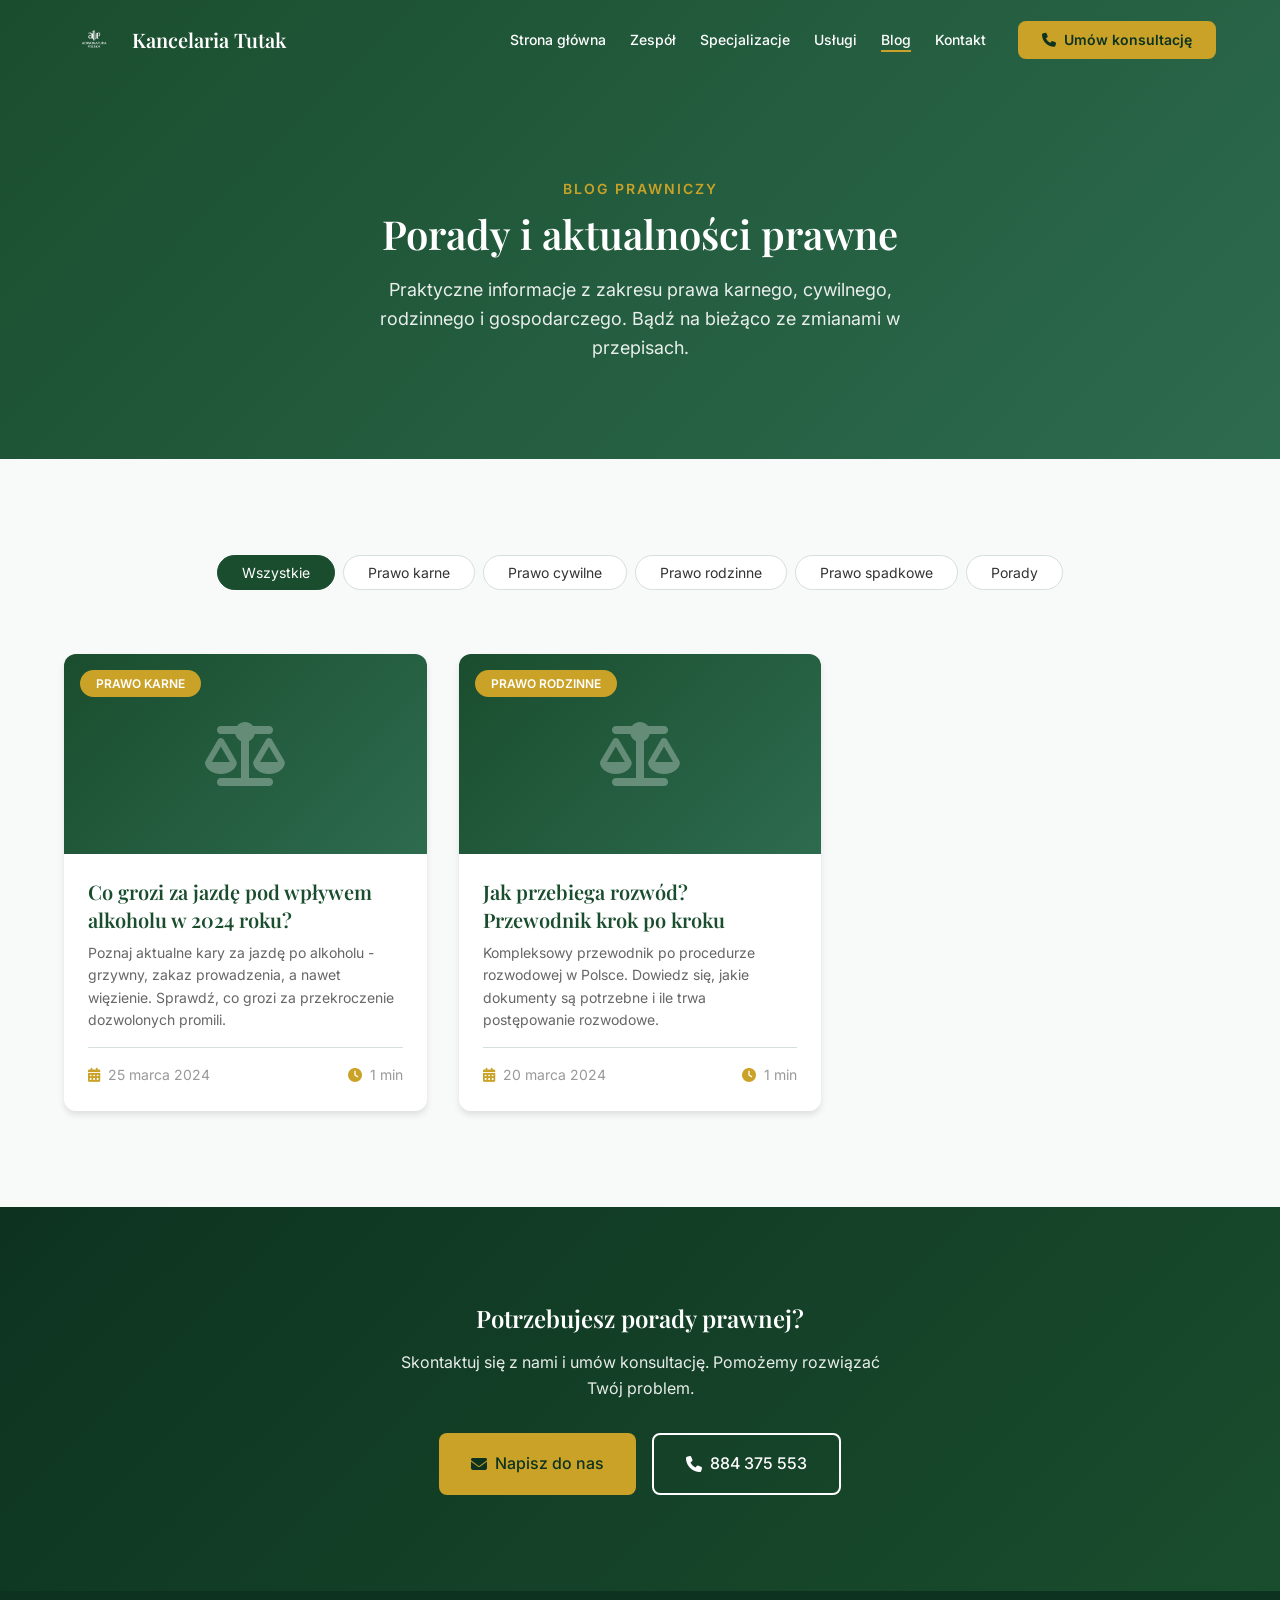
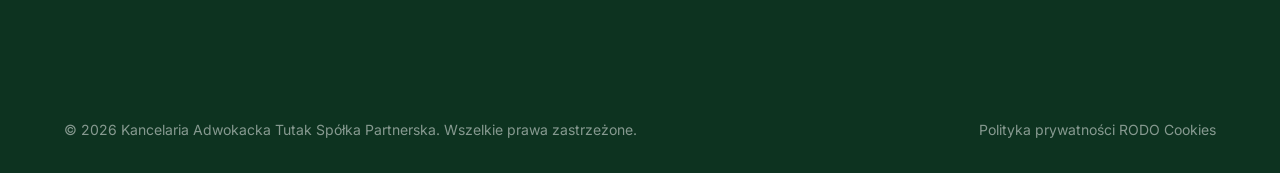
==== commit fd9b27e2: "Rebranding na Kancelaria Tutak Spolka Partnerska - nowe logo, aktualizacja nazwy" ====
--- a/blog/index.html
+++ b/blog/index.html
@@ -3,18 +3,18 @@
 <head>
     <meta charset="UTF-8">
     <meta name="viewport" content="width=device-width, initial-scale=1.0">
-    <meta name="description" content="Blog prawniczy Kancelarii Adwokackiej adw. Bartłomiej Tutak - porady prawne, aktualności, informacje o zmianach w prawie.">
+    <meta name="description" content="Blog prawniczy Kancelarii Adwokackiej Tutak - porady prawne, aktualności, informacje o zmianach w prawie.">
     <meta name="keywords" content="blog prawniczy, porady prawne, prawo karne, prawo cywilne, prawo rodzinne, adwokat Słupsk">
-    <meta name="author" content="Kancelaria Adwokacka adw. Bartłomiej Tutak">
+    <meta name="author" content="Kancelaria Adwokacka Tutak Spółka Partnerska">
     <meta name="robots" content="index, follow">
     <link rel="canonical" href="https://bartlomiejtutak.netlify.app/blog/">
     
-    <title>Blog prawniczy | Kancelaria Adwokacka adw. Bartłomiej Tutak</title>
+    <title>Blog prawniczy | Kancelaria Adwokacka Tutak</title>
     
     <!-- Open Graph -->
     <meta property="og:type" content="blog">
     <meta property="og:url" content="https://bartlomiejtutak.netlify.app/blog/">
-    <meta property="og:title" content="Blog prawniczy | Kancelaria Adwokacka adw. Bartłomiej Tutak">
+    <meta property="og:title" content="Blog prawniczy | Kancelaria Adwokacka Tutak">
     <meta property="og:description" content="Porady prawne, aktualności i informacje o zmianach w prawie od Kancelarii Adwokackiej w Słupsku.">
     <meta property="og:locale" content="pl_PL">
     
@@ -36,8 +36,8 @@
     <header class="header" id="header">
         <nav class="nav container">
             <a href="../index.html" class="nav__logo">
-                <i class="fas fa-balance-scale"></i>
-                <span>adw. Bartłomiej Tutak</span>
+                <img src="../img/logo.png" alt="Adwokatura Polska" class="nav__logo-img">
+                <span>Kancelaria Tutak</span>
             </a>
             
             <div class="nav__menu" id="nav-menu">
@@ -147,7 +147,7 @@
     <footer class="footer">
         <div class="container">
             <div class="footer__bottom">
-                <p>&copy; 2024 Kancelaria Adwokacka adw. Bartłomiej Tutak. Wszelkie prawa zastrzeżone.</p>
+                <p>&copy; 2026 Kancelaria Adwokacka Tutak Spółka Partnerska. Wszelkie prawa zastrzeżone.</p>
                 <div class="footer__legal">
                     <a href="../polityka-prywatnosci.html">Polityka prywatności</a>
                     <a href="../rodo.html">RODO</a>
--- a/css/style.css
+++ b/css/style.css
@@ -229,9 +229,9 @@
     color: var(--color-white);
 }
 
-.nav__logo i {
-    color: var(--color-secondary);
-    font-size: var(--fs-2xl);
+.nav__logo-img {
+    height: 40px;
+    width: auto;
 }
 
 .nav__menu {
@@ -858,16 +858,29 @@
     margin-bottom: var(--spacing-lg);
 }
 
-.footer__logo i {
-    color: var(--color-secondary);
-    font-size: var(--fs-2xl);
+.footer__logo-img {
+    height: 45px;
+    width: auto;
 }
 
 .footer__desc {
     font-size: var(--fs-sm);
     color: rgba(255, 255, 255, 0.7);
     line-height: 1.8;
+    margin-bottom: var(--spacing-md);
+}
+
+.footer__member {
+    display: flex;
+    align-items: center;
+    gap: var(--spacing-sm);
+    font-size: var(--fs-xs);
+    color: var(--color-secondary);
     margin-bottom: var(--spacing-lg);
+}
+
+.footer__member i {
+    font-size: var(--fs-sm);
 }
 
 .footer__social {
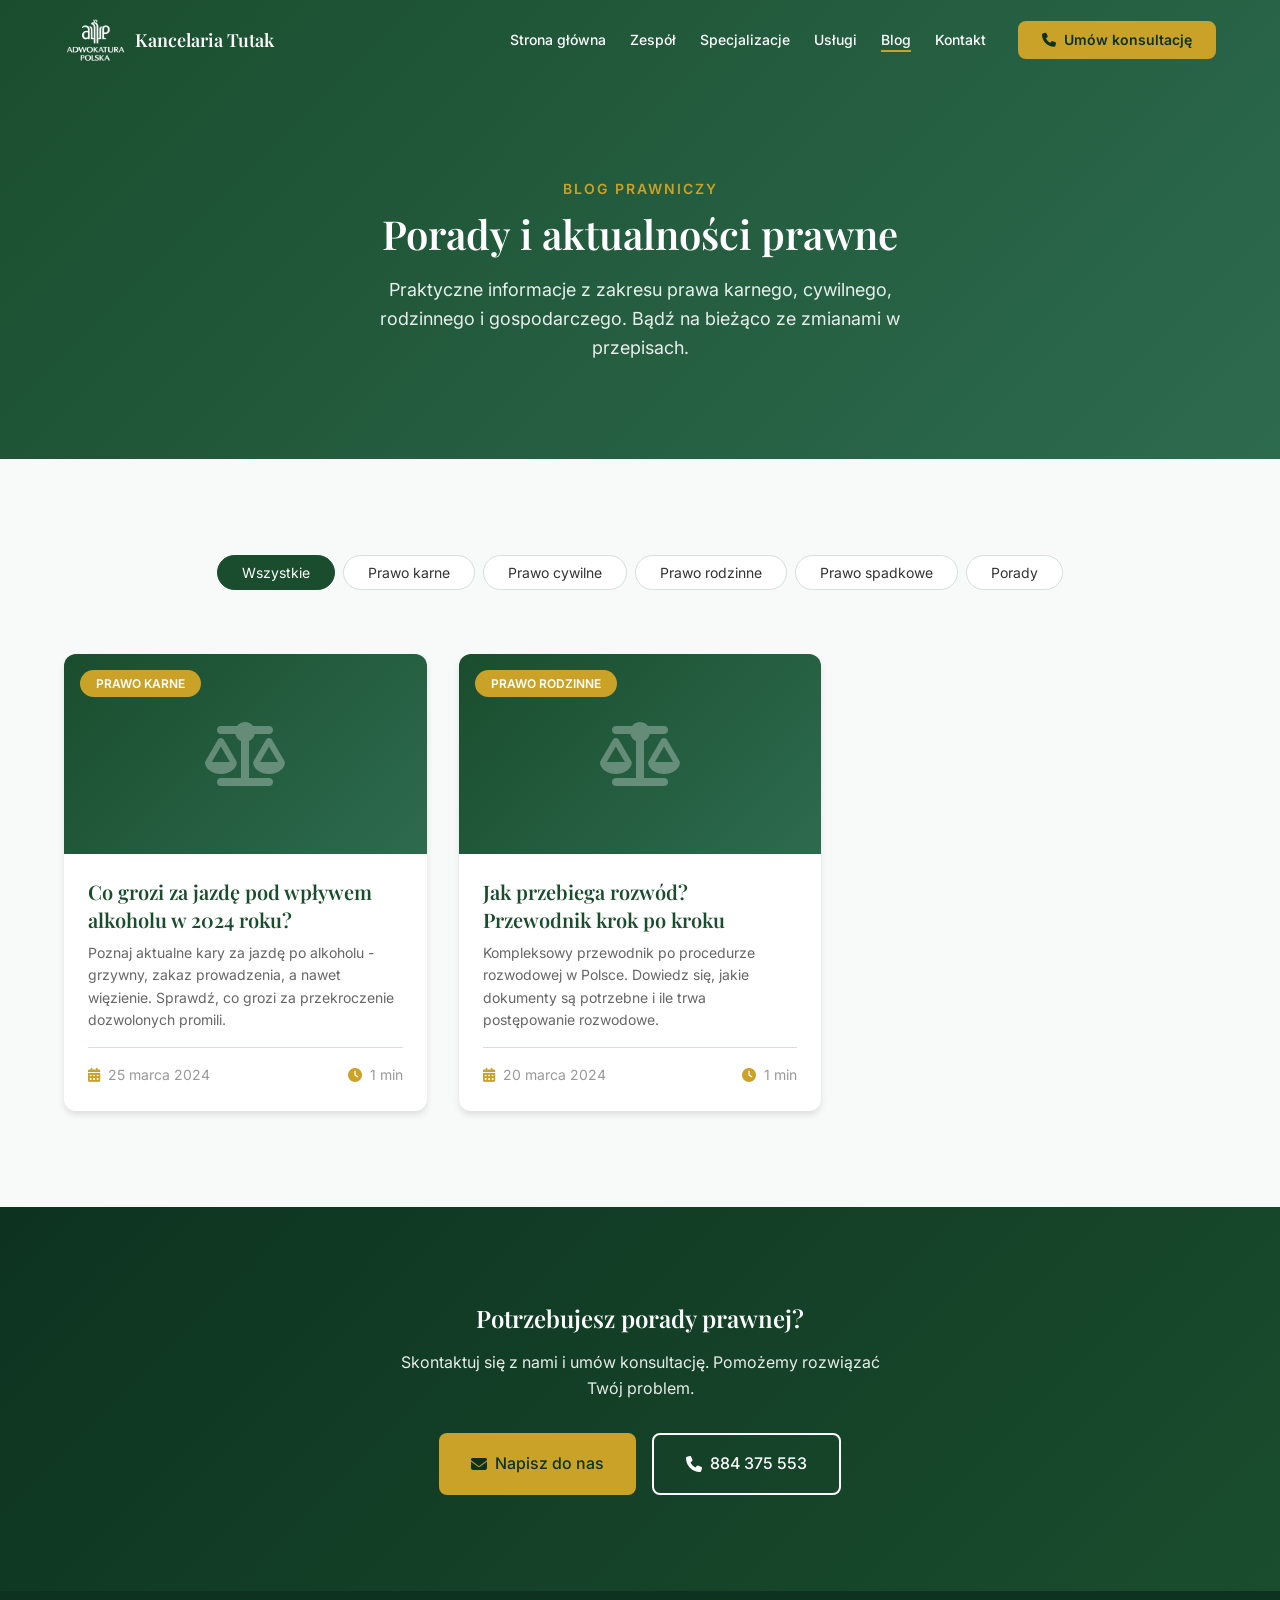
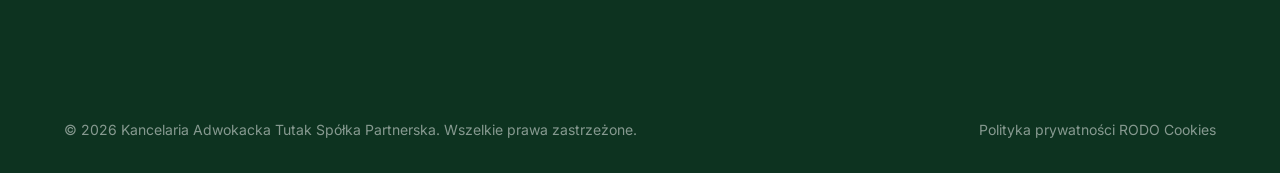
==== commit a609abf7: "Poprawka nagłówka na stronach bloga - zawsze zielony" ====
--- a/blog/index.html
+++ b/blog/index.html
@@ -33,7 +33,7 @@
 </head>
 <body>
     <!-- Header -->
-    <header class="header" id="header">
+    <header class="header header--solid" id="header">
         <nav class="nav container">
             <a href="../index.html" class="nav__logo">
                 <img src="../img/logo.png" alt="Adwokatura Polska" class="nav__logo-img">
--- a/css/style.css
+++ b/css/style.css
@@ -224,14 +224,16 @@
     align-items: center;
     gap: var(--spacing-sm);
     font-family: var(--font-heading);
-    font-size: var(--fs-xl);
+    font-size: var(--fs-lg);
     font-weight: 600;
     color: var(--color-white);
+    white-space: nowrap;
 }
 
 .nav__logo-img {
-    height: 40px;
+    height: 44px;
     width: auto;
+    filter: brightness(0) invert(1);
 }
 
 .nav__menu {
@@ -332,6 +334,14 @@
     text-align: center;
     color: var(--color-white);
     padding-top: var(--header-height);
+}
+
+.hero__logo {
+    display: block;
+    height: 140px;
+    width: auto;
+    margin: 0 auto var(--spacing-xl);
+    filter: brightness(0) invert(1);
 }
 
 .hero__subtitle {
@@ -852,15 +862,16 @@
     align-items: center;
     gap: var(--spacing-sm);
     font-family: var(--font-heading);
-    font-size: var(--fs-xl);
+    font-size: var(--fs-lg);
     font-weight: 600;
     color: var(--color-white);
     margin-bottom: var(--spacing-lg);
 }
 
 .footer__logo-img {
-    height: 45px;
+    height: 48px;
     width: auto;
+    filter: brightness(0) invert(1);
 }
 
 .footer__desc {
--- a/css/responsive.css
+++ b/css/responsive.css
@@ -169,6 +169,10 @@
         min-height: 100dvh;
     }
     
+    .hero__logo {
+        height: 100px;
+    }
+    
     .hero__subtitle {
         font-size: var(--fs-sm);
         letter-spacing: 2px;
@@ -344,11 +348,11 @@
     
     /* Navigation */
     .nav__logo span {
-        font-size: var(--fs-base);
-    }
-    
-    .nav__logo i {
-        font-size: var(--fs-xl);
+        font-size: var(--fs-sm);
+    }
+    
+    .nav__logo-img {
+        height: 36px;
     }
     
     .nav__menu {
@@ -362,6 +366,10 @@
     /* Hero */
     .hero__content {
         padding-top: calc(var(--header-height) + var(--spacing-lg));
+    }
+    
+    .hero__logo {
+        height: 80px;
     }
     
     .hero__subtitle {
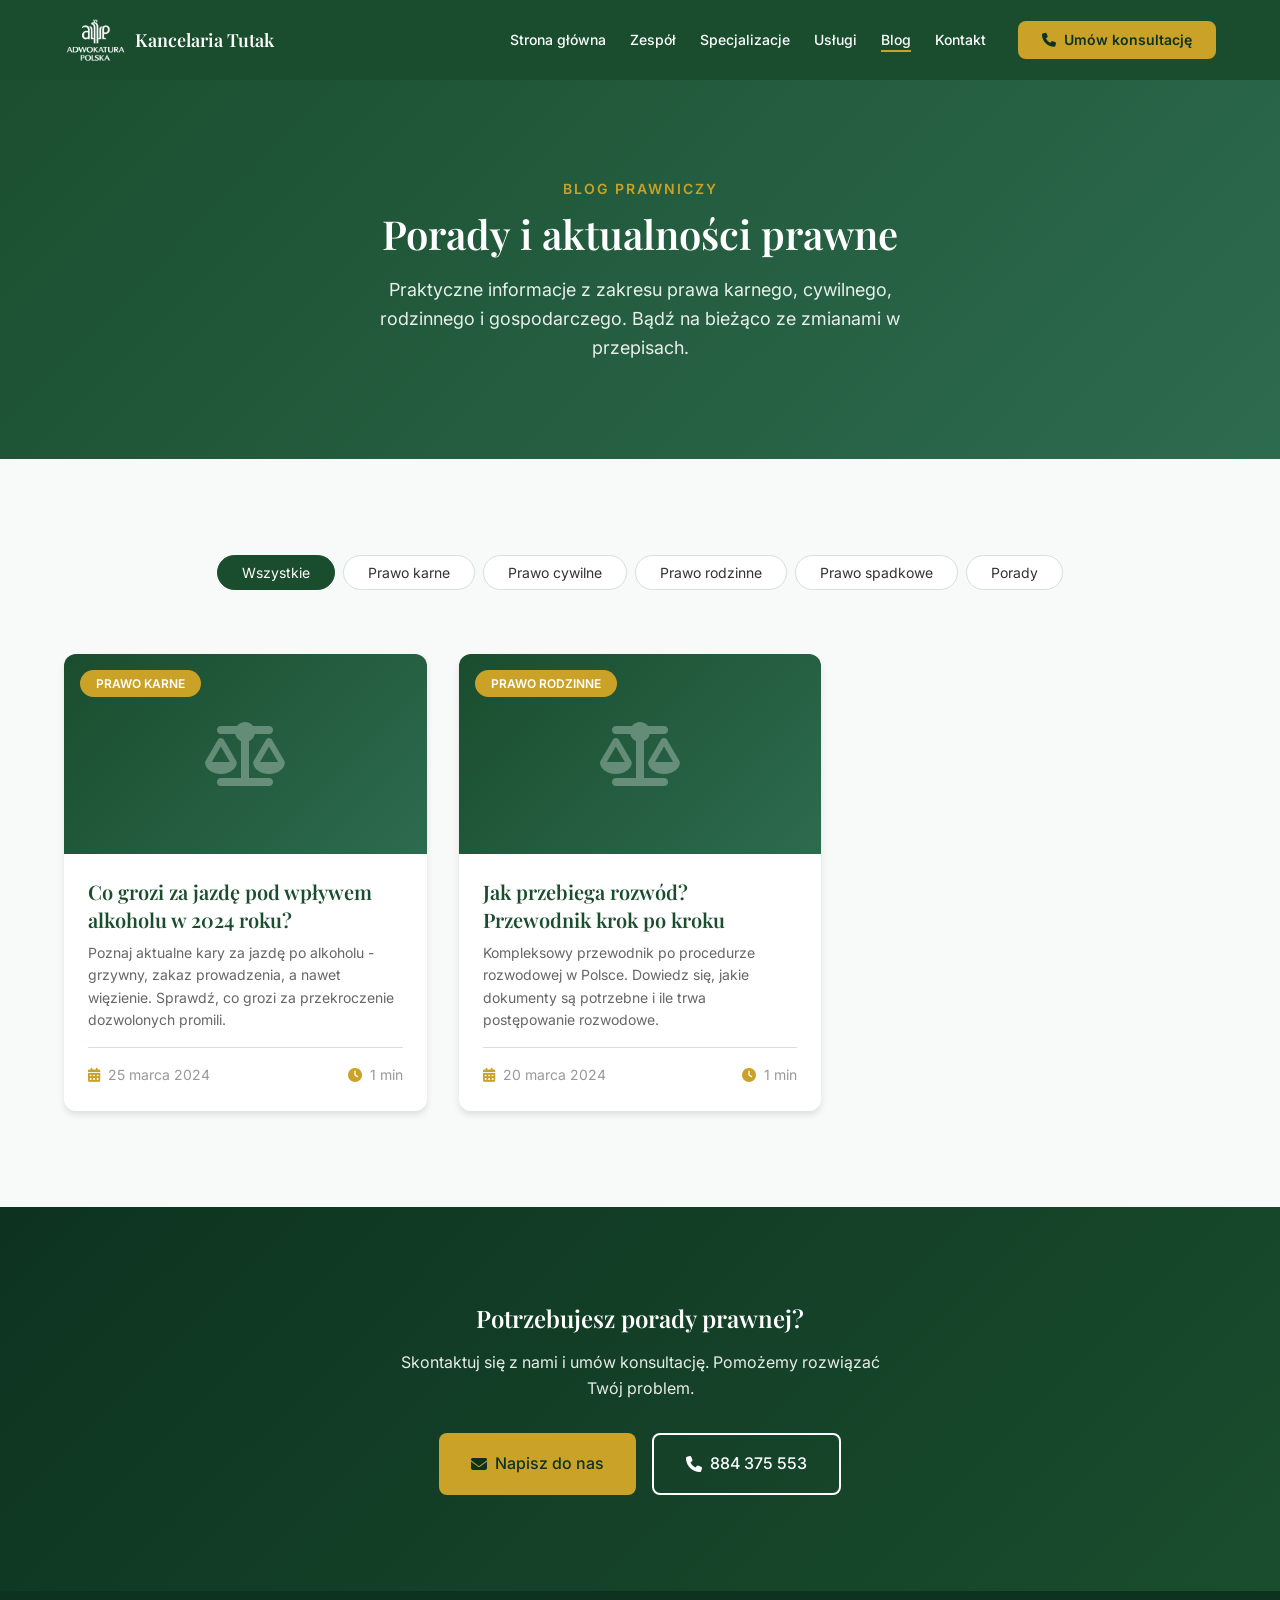
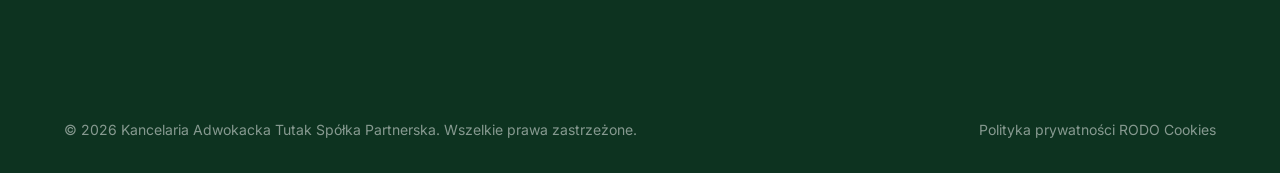
==== commit 35231b10: "Dodanie legal.css do stron bloga - naprawienie zielonego nagłówka" ====
--- a/blog/index.html
+++ b/blog/index.html
@@ -29,6 +29,7 @@
     <!-- Styles -->
     <link rel="stylesheet" href="../css/style.css">
     <link rel="stylesheet" href="../css/responsive.css">
+    <link rel="stylesheet" href="../css/legal.css">
     <link rel="stylesheet" href="css/blog.css">
 </head>
 <body>
--- a/css/legal.css
+++ b/css/legal.css
@@ -0,0 +1,568 @@
+﻿/* ===== LEGAL PAGES STYLES ===== */
+
+.header--solid {
+    background-color: var(--color-primary);
+}
+
+.legal-page {
+    padding-top: calc(var(--header-height) + var(--spacing-3xl));
+    padding-bottom: var(--spacing-4xl);
+    min-height: 100vh;
+    background-color: var(--color-bg);
+}
+
+.legal-content {
+    max-width: 800px;
+    margin: 0 auto;
+    background-color: var(--color-white);
+    padding: var(--spacing-3xl);
+    border-radius: var(--border-radius-lg);
+    box-shadow: var(--shadow);
+}
+
+.legal-content h1 {
+    font-size: var(--fs-4xl);
+    margin-bottom: var(--spacing-md);
+    color: var(--color-primary);
+}
+
+.legal-date,
+.legal-subtitle {
+    color: var(--color-text-light);
+    font-size: var(--fs-sm);
+    margin-bottom: var(--spacing-2xl);
+}
+
+.legal-section {
+    margin-bottom: var(--spacing-2xl);
+    padding-bottom: var(--spacing-xl);
+    border-bottom: 1px solid var(--color-border);
+}
+
+.legal-section:last-of-type {
+    border-bottom: none;
+}
+
+.legal-section h2 {
+    font-size: var(--fs-xl);
+    margin-bottom: var(--spacing-lg);
+    color: var(--color-primary);
+    display: flex;
+    align-items: center;
+    gap: var(--spacing-sm);
+}
+
+.legal-section h2 i {
+    color: var(--color-secondary);
+}
+
+.legal-section h3 {
+    font-size: var(--fs-lg);
+    margin: var(--spacing-lg) 0 var(--spacing-sm);
+    color: var(--color-accent);
+}
+
+.legal-section h4 {
+    font-size: var(--fs-base);
+    margin: var(--spacing-md) 0 var(--spacing-sm);
+    color: var(--color-primary);
+}
+
+.legal-section p {
+    margin-bottom: var(--spacing-md);
+    line-height: 1.8;
+}
+
+.legal-section ul {
+    margin-left: var(--spacing-xl);
+    margin-bottom: var(--spacing-md);
+}
+
+.legal-section li {
+    margin-bottom: var(--spacing-sm);
+    line-height: 1.7;
+    list-style-type: disc;
+}
+
+.legal-section a {
+    color: var(--color-secondary);
+    text-decoration: underline;
+}
+
+.legal-section a:hover {
+    color: var(--color-accent);
+}
+
+.legal-info-box {
+    background-color: var(--color-bg);
+    padding: var(--spacing-lg);
+    border-radius: var(--border-radius);
+    border-left: 4px solid var(--color-secondary);
+    margin: var(--spacing-lg) 0;
+}
+
+.legal-info-box p {
+    margin-bottom: var(--spacing-xs);
+}
+
+.legal-info-box p:last-child {
+    margin-bottom: 0;
+}
+
+.legal-section--highlight {
+    background-color: var(--color-bg);
+    padding: var(--spacing-xl);
+    border-radius: var(--border-radius);
+    border: none;
+}
+
+.legal-table {
+    overflow-x: auto;
+    margin: var(--spacing-lg) 0;
+}
+
+.legal-table table {
+    width: 100%;
+    border-collapse: collapse;
+    font-size: var(--fs-sm);
+}
+
+.legal-table th,
+.legal-table td {
+    padding: var(--spacing-md);
+    text-align: left;
+    border: 1px solid var(--color-border);
+}
+
+.legal-table th {
+    background-color: var(--color-primary);
+    color: var(--color-white);
+    font-weight: 600;
+}
+
+.legal-table tr:nth-child(even) {
+    background-color: var(--color-bg);
+}
+
+.legal-rights-grid {
+    display: grid;
+    grid-template-columns: repeat(3, 1fr);
+    gap: var(--spacing-lg);
+    margin-top: var(--spacing-lg);
+}
+
+.legal-right {
+    text-align: center;
+    padding: var(--spacing-lg);
+    background-color: var(--color-bg);
+    border-radius: var(--border-radius);
+}
+
+.legal-right i {
+    font-size: var(--fs-2xl);
+    color: var(--color-secondary);
+    margin-bottom: var(--spacing-sm);
+}
+
+.legal-right h4 {
+    font-size: var(--fs-base);
+    margin-bottom: var(--spacing-xs);
+    color: var(--color-primary);
+}
+
+.legal-right p {
+    font-size: var(--fs-sm);
+    color: var(--color-text-light);
+    margin: 0;
+}
+
+.legal-back {
+    margin-top: var(--spacing-2xl);
+    text-align: center;
+}
+
+.footer__bottom--simple {
+    border-top: none;
+}
+
+/* Cookie Banner */
+.cookie-banner {
+    position: fixed;
+    bottom: 0;
+    left: 0;
+    right: 0;
+    background-color: var(--color-primary);
+    color: var(--color-white);
+    padding: var(--spacing-lg);
+    z-index: 9999;
+    box-shadow: 0 -4px 20px rgba(0, 0, 0, 0.3);
+    transform: translateY(100%);
+    transition: transform 0.4s ease;
+}
+
+.cookie-banner.show {
+    transform: translateY(0);
+}
+
+.cookie-banner__content {
+    max-width: 1200px;
+    margin: 0 auto;
+    display: flex;
+    align-items: center;
+    justify-content: space-between;
+    gap: var(--spacing-xl);
+}
+
+.cookie-banner__text {
+    flex: 1;
+}
+
+.cookie-banner__text p {
+    margin: 0;
+    font-size: var(--fs-sm);
+    line-height: 1.6;
+}
+
+.cookie-banner__text a {
+    color: var(--color-secondary);
+    text-decoration: underline;
+}
+
+.cookie-banner__buttons {
+    display: flex;
+    gap: var(--spacing-md);
+    flex-shrink: 0;
+}
+
+.cookie-banner__btn {
+    padding: var(--spacing-sm) var(--spacing-xl);
+    border-radius: var(--border-radius);
+    font-size: var(--fs-sm);
+    font-weight: 600;
+    cursor: pointer;
+    transition: var(--transition);
+    border: none;
+}
+
+.cookie-banner__btn--accept {
+    background-color: var(--color-secondary);
+    color: var(--color-primary-dark);
+}
+
+.cookie-banner__btn--accept:hover {
+    background-color: var(--color-secondary-light);
+}
+
+.cookie-banner__btn--reject {
+    background-color: transparent;
+    color: var(--color-white);
+    border: 1px solid rgba(255, 255, 255, 0.3);
+}
+
+.cookie-banner__btn--reject:hover {
+    background-color: rgba(255, 255, 255, 0.1);
+}
+
+.cookie-banner__btn--settings {
+    background-color: transparent;
+    color: var(--color-white);
+    border: 1px solid var(--color-secondary);
+}
+
+.cookie-banner__btn--settings:hover {
+    background-color: var(--color-secondary);
+    color: var(--color-primary-dark);
+}
+
+/* Cookie Modal */
+.cookie-modal {
+    position: fixed;
+    top: 0;
+    left: 0;
+    right: 0;
+    bottom: 0;
+    z-index: 10000;
+    display: flex;
+    align-items: center;
+    justify-content: center;
+    opacity: 0;
+    visibility: hidden;
+    transition: opacity 0.3s ease, visibility 0.3s ease;
+}
+
+.cookie-modal.show {
+    opacity: 1;
+    visibility: visible;
+}
+
+.cookie-modal__overlay {
+    position: absolute;
+    top: 0;
+    left: 0;
+    right: 0;
+    bottom: 0;
+    background-color: rgba(0, 0, 0, 0.6);
+}
+
+.cookie-modal__content {
+    position: relative;
+    background-color: var(--color-white);
+    border-radius: var(--border-radius-lg);
+    max-width: 600px;
+    width: 90%;
+    max-height: 90vh;
+    overflow-y: auto;
+    box-shadow: 0 20px 60px rgba(0, 0, 0, 0.3);
+    transform: translateY(20px);
+    transition: transform 0.3s ease;
+}
+
+.cookie-modal.show .cookie-modal__content {
+    transform: translateY(0);
+}
+
+.cookie-modal__header {
+    display: flex;
+    align-items: center;
+    justify-content: space-between;
+    padding: var(--spacing-xl);
+    border-bottom: 1px solid var(--color-border);
+}
+
+.cookie-modal__header h3 {
+    font-size: var(--fs-xl);
+    color: var(--color-primary);
+    margin: 0;
+}
+
+.cookie-modal__close {
+    background: none;
+    border: none;
+    font-size: var(--fs-xl);
+    color: var(--color-text-light);
+    cursor: pointer;
+    padding: var(--spacing-xs);
+    transition: color 0.3s ease;
+}
+
+.cookie-modal__close:hover {
+    color: var(--color-primary);
+}
+
+.cookie-modal__body {
+    padding: var(--spacing-xl);
+}
+
+.cookie-modal__desc {
+    color: var(--color-text-light);
+    font-size: var(--fs-sm);
+    margin-bottom: var(--spacing-xl);
+    line-height: 1.7;
+}
+
+.cookie-category {
+    border: 1px solid var(--color-border);
+    border-radius: var(--border-radius);
+    margin-bottom: var(--spacing-md);
+    overflow: hidden;
+}
+
+.cookie-category__header {
+    display: flex;
+    align-items: center;
+    justify-content: space-between;
+    padding: var(--spacing-lg);
+    background-color: var(--color-bg);
+}
+
+.cookie-category__info h4 {
+    font-size: var(--fs-base);
+    color: var(--color-primary);
+    margin: 0 0 var(--spacing-xs) 0;
+}
+
+.cookie-category__info p {
+    font-size: var(--fs-sm);
+    color: var(--color-text-light);
+    margin: 0;
+}
+
+.cookie-category__toggle {
+    flex-shrink: 0;
+    margin-left: var(--spacing-lg);
+}
+
+.cookie-category__toggle label {
+    font-size: var(--fs-xs);
+    color: var(--color-text-light);
+}
+
+/* Toggle Switch */
+.toggle-switch {
+    position: relative;
+    display: inline-block;
+    width: 50px;
+    height: 26px;
+    background-color: #ccc;
+    border-radius: 13px;
+    cursor: pointer;
+    transition: background-color 0.3s ease;
+}
+
+.toggle-switch::after {
+    content: '';
+    position: absolute;
+    top: 3px;
+    left: 3px;
+    width: 20px;
+    height: 20px;
+    background-color: white;
+    border-radius: 50%;
+    transition: transform 0.3s ease;
+}
+
+input[type="checkbox"]:checked + .toggle-switch {
+    background-color: var(--color-secondary);
+}
+
+input[type="checkbox"]:checked + .toggle-switch::after {
+    transform: translateX(24px);
+}
+
+.cookie-category__toggle input[type="checkbox"] {
+    display: none;
+}
+
+.cookie-category__toggle input[type="checkbox"]:disabled + label {
+    cursor: default;
+}
+
+/* Necessary cookies - always checked indicator */
+.cookie-category__toggle input[type="checkbox"]:checked:disabled ~ label,
+.cookie-category__toggle input#cookie-necessary + label {
+    color: var(--color-secondary);
+    font-weight: 600;
+}
+
+.cookie-modal__footer {
+    display: flex;
+    gap: var(--spacing-md);
+    padding: var(--spacing-xl);
+    border-top: 1px solid var(--color-border);
+    background-color: var(--color-bg);
+    flex-wrap: wrap;
+}
+
+.cookie-modal__footer .btn {
+    flex: 1;
+    min-width: 140px;
+    text-align: center;
+    padding: var(--spacing-md) var(--spacing-lg);
+    border-radius: var(--border-radius);
+    font-weight: 600;
+    cursor: pointer;
+    transition: var(--transition);
+    border: none;
+    font-size: var(--fs-sm);
+}
+
+.cookie-modal__footer .btn--primary {
+    background-color: var(--color-secondary);
+    color: var(--color-primary-dark);
+}
+
+.cookie-modal__footer .btn--primary:hover {
+    background-color: var(--color-secondary-light);
+}
+
+.cookie-modal__footer .btn--secondary {
+    background-color: transparent;
+    color: var(--color-primary);
+    border: 1px solid var(--color-primary);
+}
+
+.cookie-modal__footer .btn--secondary:hover {
+    background-color: var(--color-primary);
+    color: var(--color-white);
+}
+
+/* Responsive Legal */
+@media screen and (max-width: 768px) {
+    .legal-content {
+        padding: var(--spacing-xl);
+    }
+    
+    .legal-content h1 {
+        font-size: var(--fs-2xl);
+    }
+    
+    .legal-rights-grid {
+        grid-template-columns: repeat(2, 1fr);
+    }
+    
+    .cookie-banner__content {
+        flex-direction: column;
+        text-align: center;
+    }
+    
+    .cookie-banner__buttons {
+        width: 100%;
+        justify-content: center;
+        flex-wrap: wrap;
+    }
+    
+    .cookie-modal__footer {
+        justify-content: center;
+    }
+}
+
+@media screen and (max-width: 480px) {
+    .legal-content {
+        padding: var(--spacing-lg);
+    }
+    
+    .legal-rights-grid {
+        grid-template-columns: 1fr;
+    }
+    
+    .legal-table {
+        font-size: var(--fs-xs);
+    }
+    
+    .cookie-banner__buttons {
+        flex-direction: column;
+    }
+    
+    .cookie-banner__btn {
+        width: 100%;
+    }
+    
+    .cookie-modal__content {
+        width: 95%;
+        max-height: 95vh;
+    }
+    
+    .cookie-modal__header,
+    .cookie-modal__body,
+    .cookie-modal__footer {
+        padding: var(--spacing-lg);
+    }
+    
+    .cookie-category__header {
+        flex-direction: column;
+        align-items: flex-start;
+        gap: var(--spacing-md);
+    }
+    
+    .cookie-category__toggle {
+        margin-left: 0;
+    }
+    
+    .cookie-modal__footer {
+        flex-direction: column;
+    }
+    
+    .cookie-modal__footer .btn {
+        width: 100%;
+    }
+}
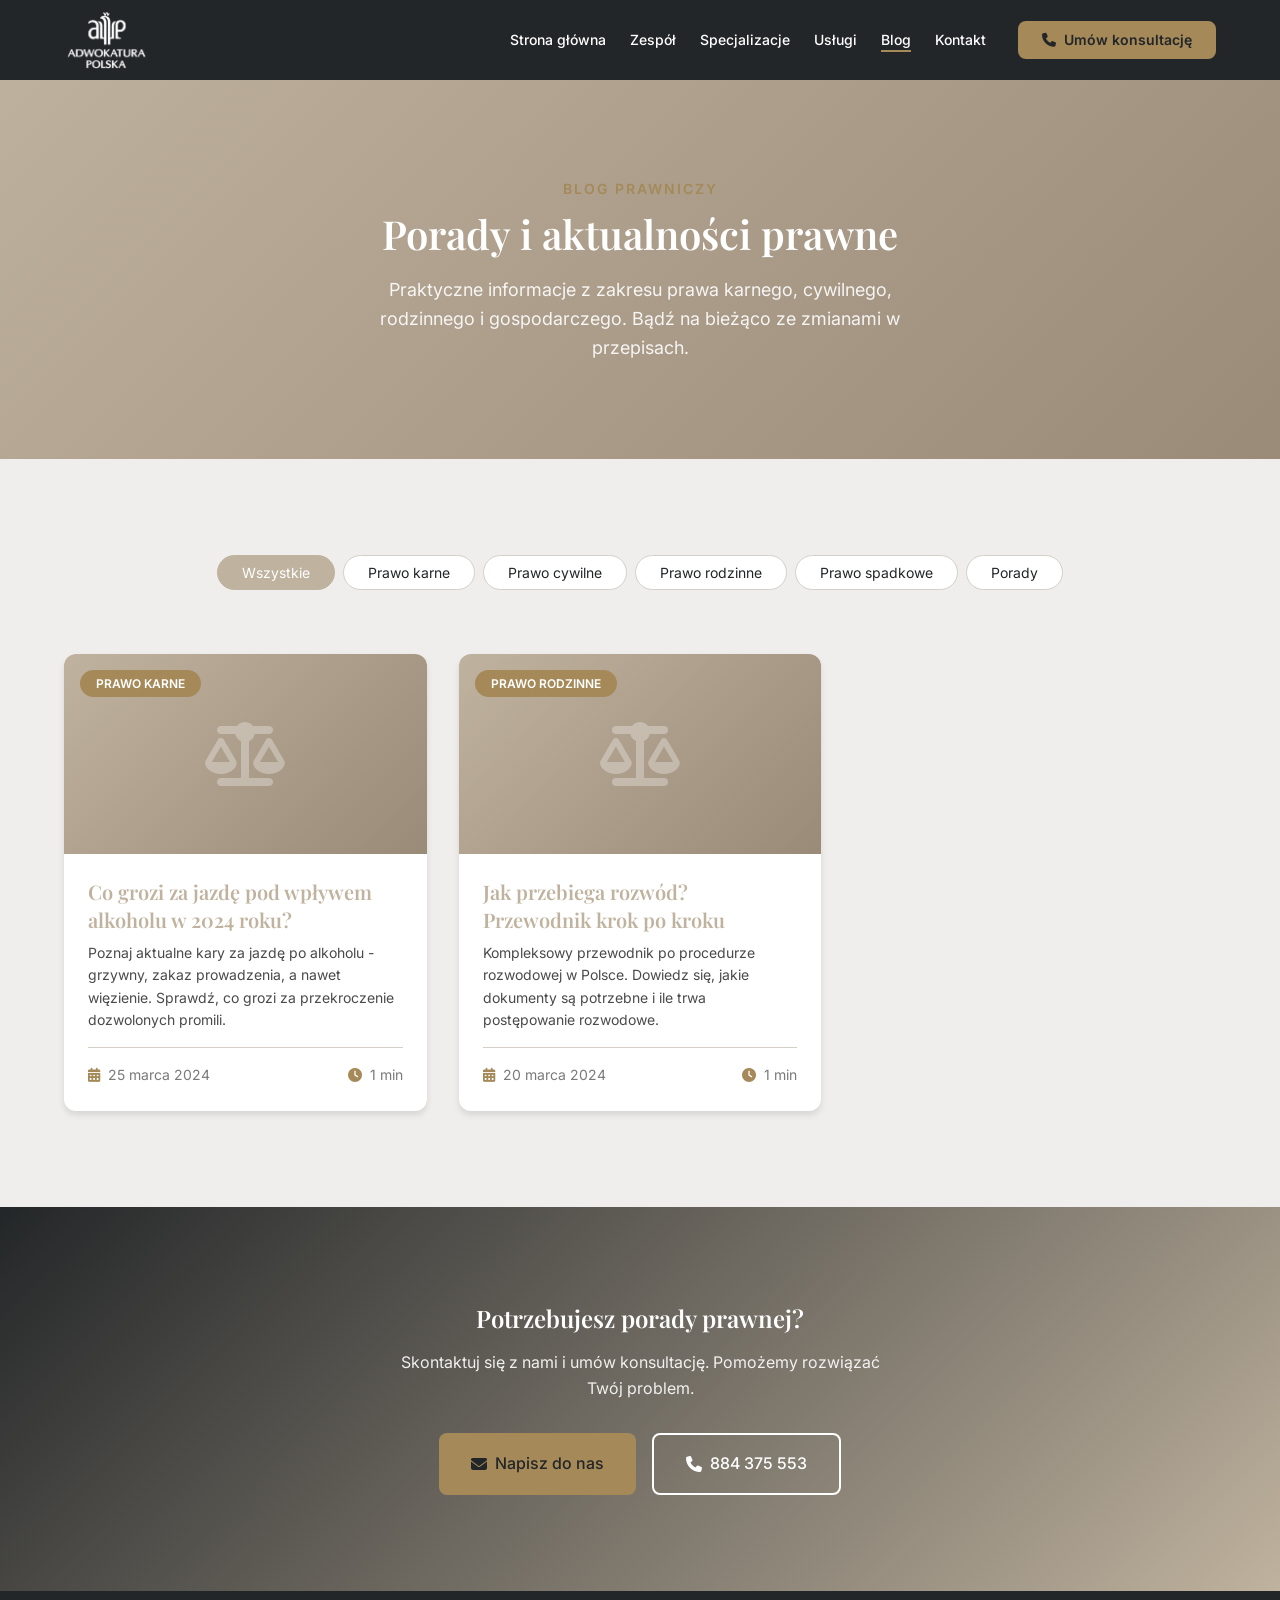
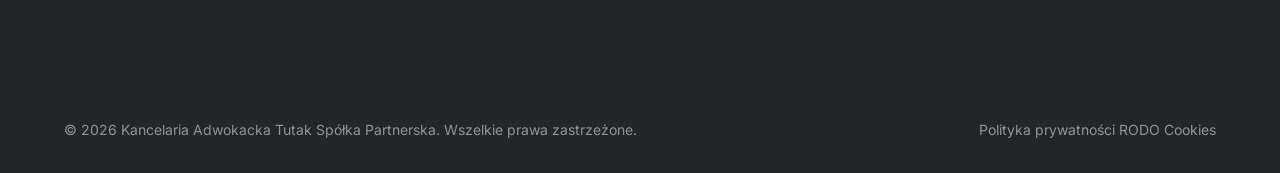
==== commit 6af77e1a: "Header: usunięty tekst 'Kancelaria Tutak', powiększone logo (44px -> 60px)" ====
--- a/blog/index.html
+++ b/blog/index.html
@@ -38,7 +38,6 @@
         <nav class="nav container">
             <a href="../index.html" class="nav__logo">
                 <img src="../img/logo.png" alt="Adwokatura Polska" class="nav__logo-img">
-                <span>Kancelaria Tutak</span>
             </a>
             
             <div class="nav__menu" id="nav-menu">
--- a/css/style.css
+++ b/css/style.css
@@ -1,20 +1,20 @@
 /* ===== CSS VARIABLES ===== */
 :root {
-    /* Colors - Adwokacka zieleń */
-    --color-primary: #1a4d2e;
-    --color-primary-dark: #0d3320;
-    --color-secondary: #c9a227;
-    --color-secondary-light: #d4b43a;
-    --color-accent: #2d6b4f;
-    --color-accent-light: #3d7b5f;
+    /* Colors - Kaszmirowa elegancja */
+    --color-primary: #BFB29E;
+    --color-primary-dark: #232628;
+    --color-secondary: #A58958;
+    --color-secondary-light: #c4a76d;
+    --color-accent: #9a8a78;
+    --color-accent-light: #d4c8b8;
     
-    --color-bg: #f8faf9;
+    --color-bg: #EFEEEC;
     --color-bg-alt: #ffffff;
-    --color-text: #333333;
-    --color-text-light: #666666;
-    --color-text-muted: #999999;
+    --color-text: #232628;
+    --color-text-light: #4a4a4a;
+    --color-text-muted: #7a7a7a;
     --color-white: #ffffff;
-    --color-border: #d4e0d8;
+    --color-border: #d4d0c8;
     
     /* Gradients */
     --gradient-primary: linear-gradient(135deg, var(--color-primary) 0%, var(--color-accent) 100%);
@@ -85,7 +85,7 @@
     font-family: var(--font-heading);
     font-weight: 600;
     line-height: 1.3;
-    color: var(--color-primary);
+    color: var(--color-primary-dark);
 }
 
 a {
@@ -123,7 +123,7 @@
 }
 
 .section--dark {
-    background-color: var(--color-primary);
+    background-color: var(--color-primary-dark);
 }
 
 .section--dark .section__title,
@@ -182,13 +182,13 @@
 
 .btn--secondary {
     background-color: transparent;
-    color: var(--color-white);
-    border: 2px solid var(--color-white);
+    color: var(--color-primary-dark);
+    border: 2px solid var(--color-primary-dark);
 }
 
 .btn--secondary:hover {
-    background-color: var(--color-white);
-    color: var(--color-primary);
+    background-color: var(--color-primary-dark);
+    color: var(--color-white);
 }
 
 .btn--full {
@@ -208,7 +208,7 @@
 }
 
 .header.scrolled {
-    background-color: var(--color-primary);
+    background-color: var(--color-primary-dark);
     box-shadow: var(--shadow);
 }
 
@@ -231,7 +231,7 @@
 }
 
 .nav__logo-img {
-    height: 44px;
+    height: 60px;
     width: auto;
     filter: brightness(0) invert(1);
 }
@@ -304,7 +304,7 @@
     align-items: center;
     justify-content: center;
     background: 
-        linear-gradient(135deg, rgba(26, 77, 46, 0.75) 0%, rgba(13, 51, 32, 0.85) 100%),
+        linear-gradient(135deg, rgba(191, 178, 158, 0.85) 0%, rgba(191, 178, 158, 0.9) 100%),
         url('../img/zlota-kamienica.png') center/cover no-repeat;
     overflow: hidden;
 }
@@ -316,7 +316,7 @@
     left: 0;
     width: 100%;
     height: 100%;
-    background-image: url('data:image/svg+xml,<svg xmlns="http://www.w3.org/2000/svg" viewBox="0 0 100 100"><defs><pattern id="grain" width="100" height="100" patternUnits="userSpaceOnUse"><circle cx="50" cy="50" r="1" fill="rgba(255,255,255,0.03)"/></pattern></defs><rect width="100" height="100" fill="url(%23grain)"/></svg>');
+    background-image: url('data:image/svg+xml,<svg xmlns="http://www.w3.org/2000/svg" viewBox="0 0 100 100"><defs><pattern id="grain" width="100" height="100" patternUnits="userSpaceOnUse"><circle cx="50" cy="50" r="1" fill="rgba(35,38,40,0.03)"/></pattern></defs><rect width="100" height="100" fill="url(%23grain)"/></svg>');
     opacity: 0.4;
 }
 
@@ -326,7 +326,7 @@
     left: 0;
     width: 100%;
     height: 100%;
-    background: radial-gradient(ellipse at center, rgba(26, 77, 46, 0.25) 0%, rgba(13, 51, 32, 0.6) 100%);
+    background: radial-gradient(ellipse at center, rgba(191, 178, 158, 0.1) 0%, rgba(191, 178, 158, 0.3) 100%);
 }
 
 .hero__content {
@@ -341,7 +341,7 @@
     height: 140px;
     width: auto;
     margin: 0 auto var(--spacing-xl);
-    filter: brightness(0) invert(1);
+    filter: none;
 }
 
 .hero__subtitle {
@@ -357,13 +357,13 @@
 .hero__title {
     font-size: var(--fs-6xl);
     font-weight: 700;
-    color: var(--color-white);
+    color: var(--color-primary-dark);
     margin-bottom: var(--spacing-lg);
 }
 
 .hero__description {
     font-size: var(--fs-xl);
-    color: rgba(255, 255, 255, 0.8);
+    color: rgba(35, 38, 40, 0.85);
     max-width: 600px;
     margin: 0 auto var(--spacing-2xl);
     line-height: 1.8;
@@ -375,18 +375,28 @@
     justify-content: center;
     gap: var(--spacing-lg);
     flex-wrap: wrap;
+    margin-bottom: var(--spacing-4xl);
+}
+
+.hero__extra {
+    font-size: var(--fs-base);
+    color: var(--color-primary-dark);
+    max-width: 800px;
+    margin: 0 auto;
+    line-height: 1.8;
+    text-align: center;
 }
 
 .hero__scroll {
     position: absolute;
-    bottom: var(--spacing-2xl);
+    bottom: var(--spacing-xl);
     left: 50%;
     transform: translateX(-50%);
     display: flex;
     flex-direction: column;
     align-items: center;
     gap: var(--spacing-sm);
-    color: rgba(255, 255, 255, 0.6);
+    color: rgba(35, 38, 40, 0.6);
     font-size: var(--fs-sm);
     animation: bounce 2s infinite;
 }
@@ -744,7 +754,7 @@
     display: block;
     font-size: var(--fs-sm);
     font-weight: 500;
-    color: var(--color-primary);
+    color: var(--color-primary-dark);
     margin-bottom: var(--spacing-sm);
 }
 
@@ -1205,7 +1215,7 @@
     font-size: var(--fs-3xl);
     font-weight: 500;
     font-style: italic;
-    color: var(--color-primary);
+    color: var(--color-primary-dark);
     line-height: 1.6;
     margin-bottom: var(--spacing-xl);
 }
@@ -1226,7 +1236,7 @@
 .quote__author-name {
     font-size: var(--fs-lg);
     font-weight: 600;
-    color: var(--color-primary);
+    color: var(--color-primary-dark);
 }
 
 .quote__author-title {
@@ -1283,7 +1293,7 @@
 }
 
 .floating-btn--top {
-    background-color: var(--color-primary);
+    background-color: var(--color-primary-dark);
     color: var(--color-white);
     opacity: 0;
     visibility: hidden;
--- a/css/legal.css
+++ b/css/legal.css
@@ -1,7 +1,7 @@
 ﻿/* ===== LEGAL PAGES STYLES ===== */
 
 .header--solid {
-    background-color: var(--color-primary);
+    background-color: var(--color-primary-dark);
 }
 
 .legal-page {
